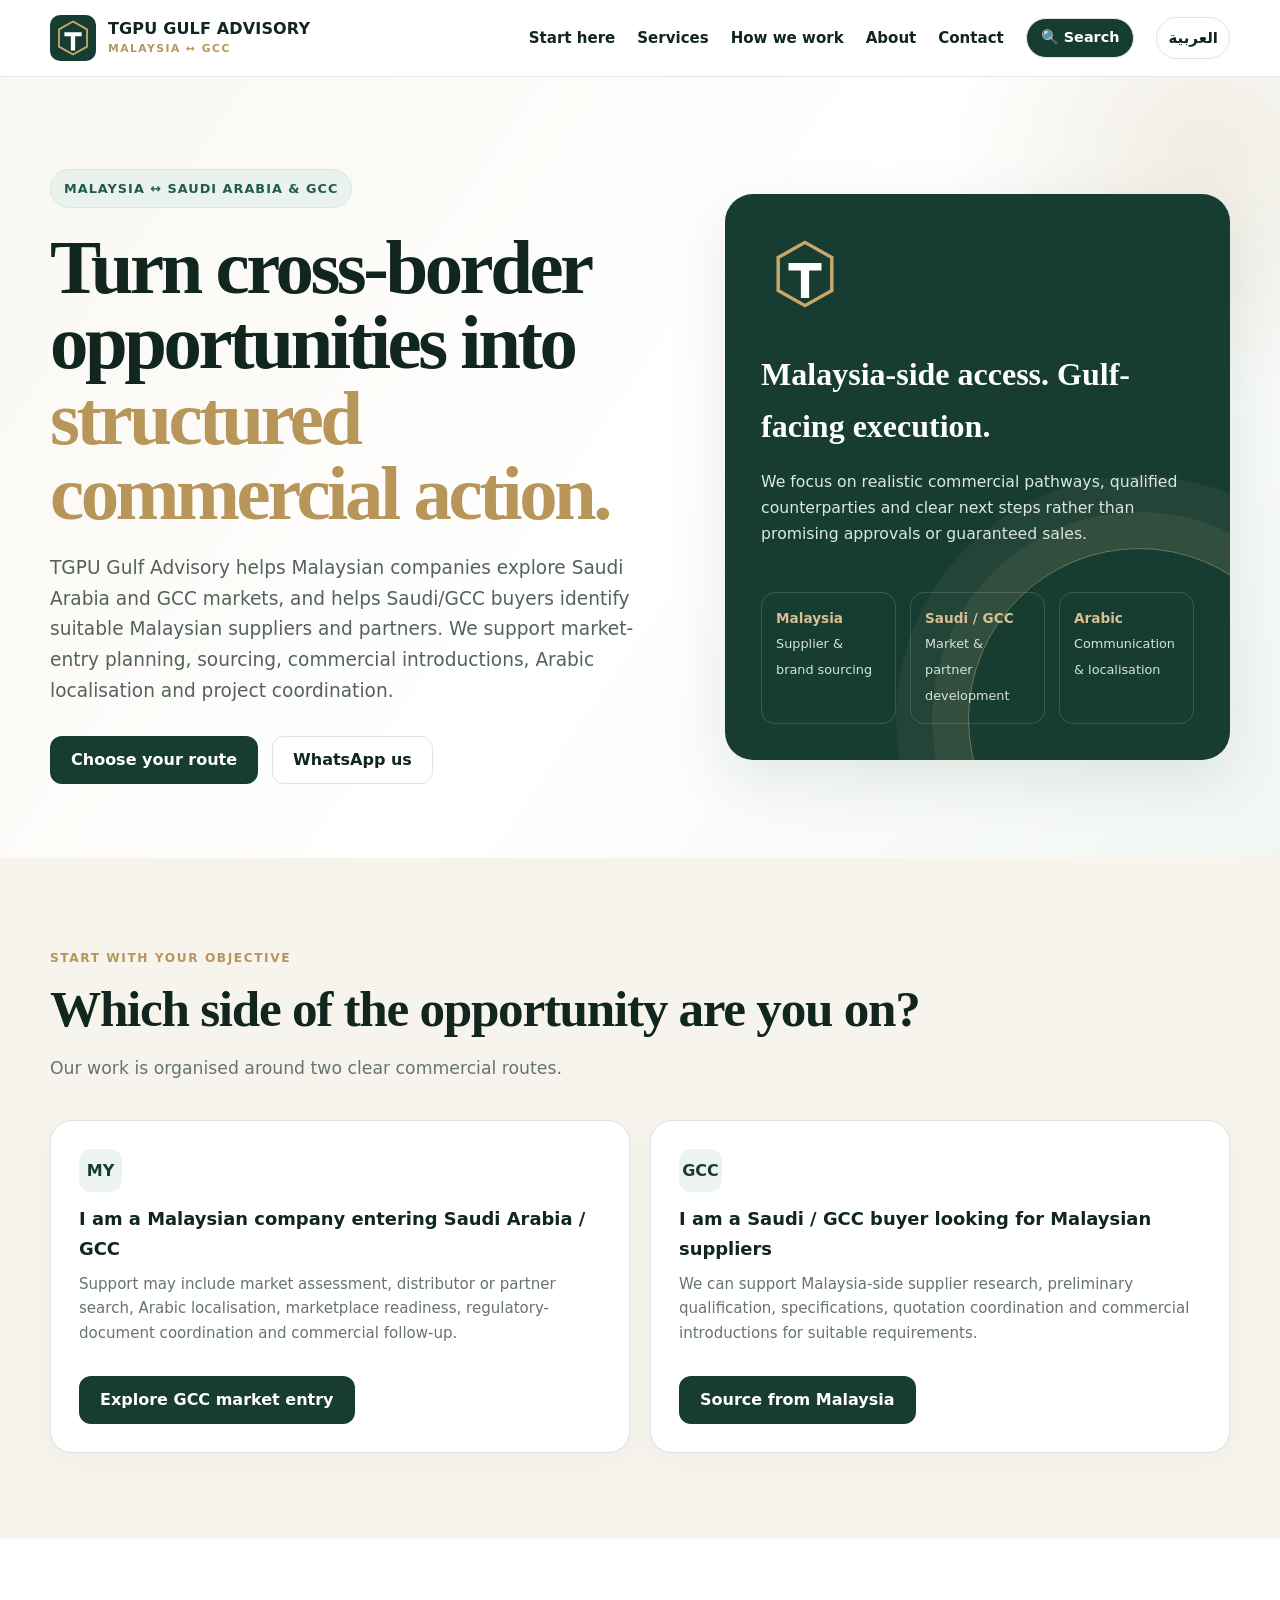
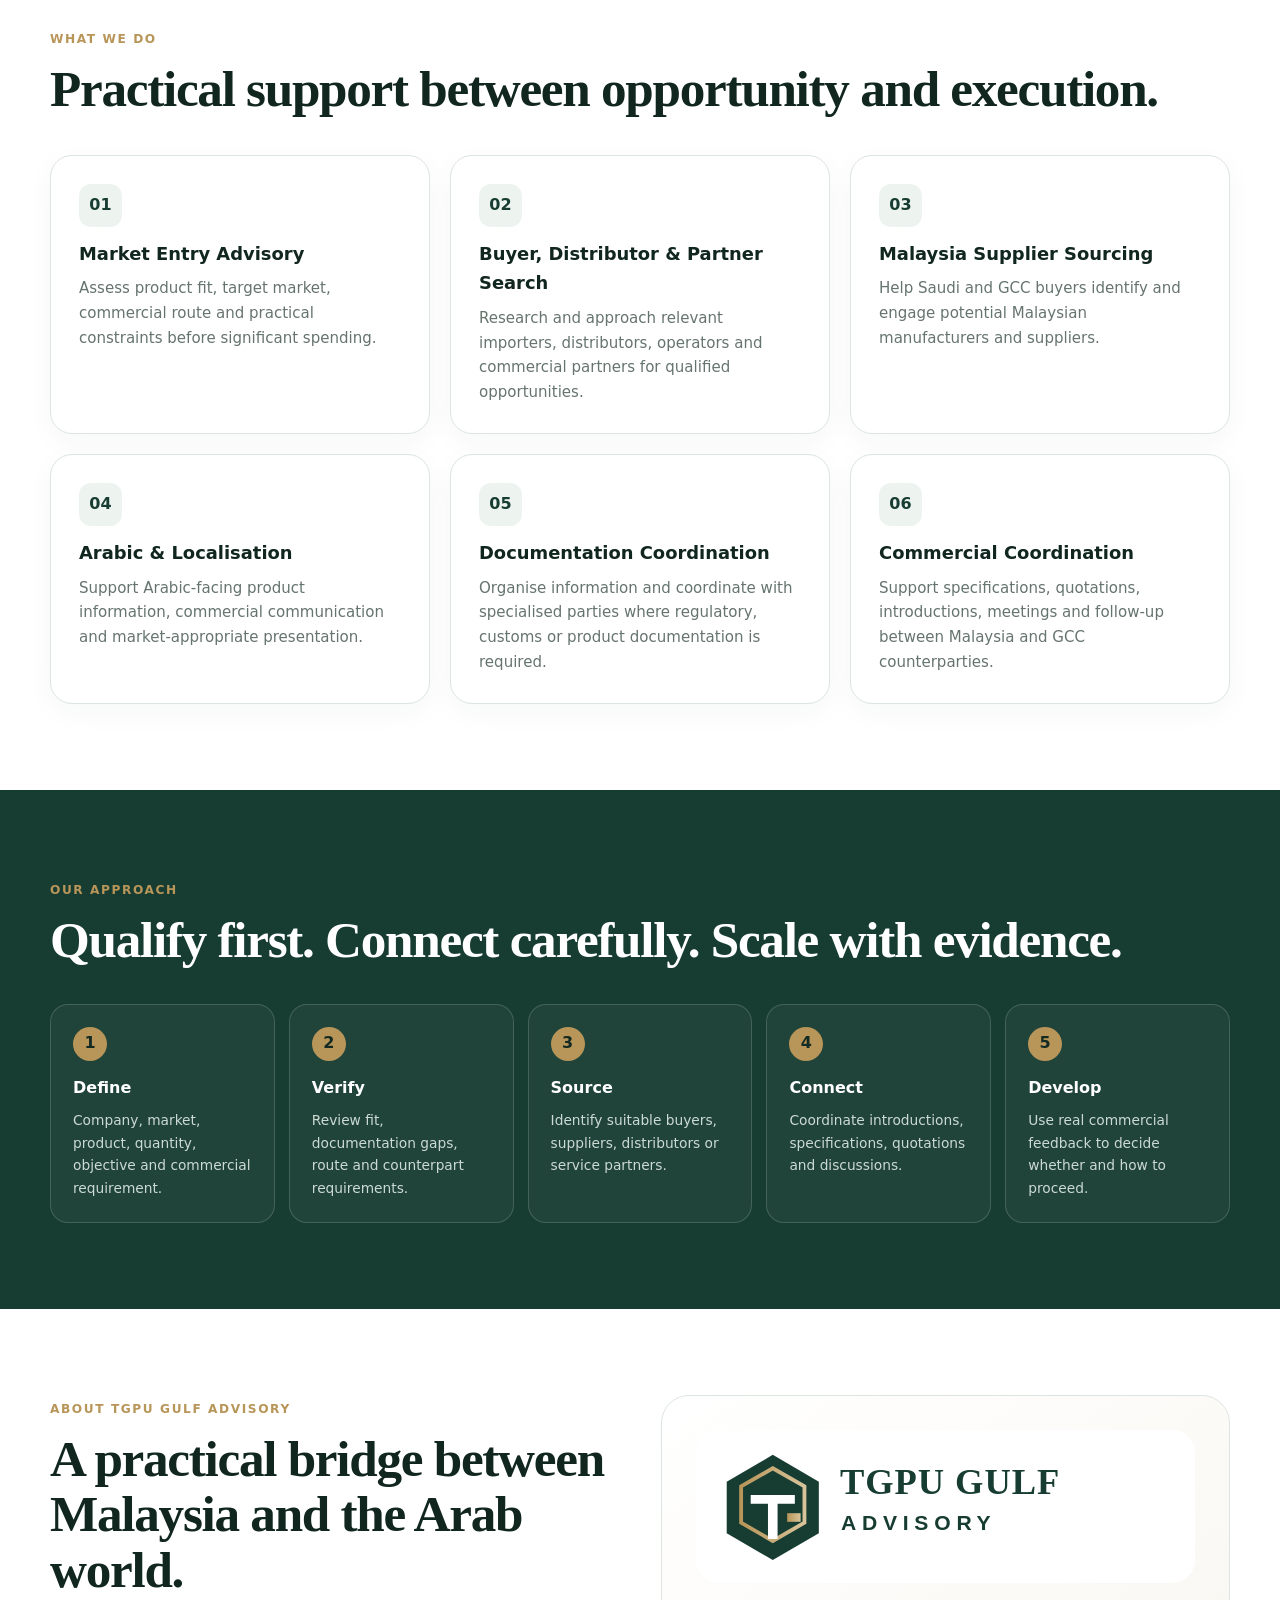
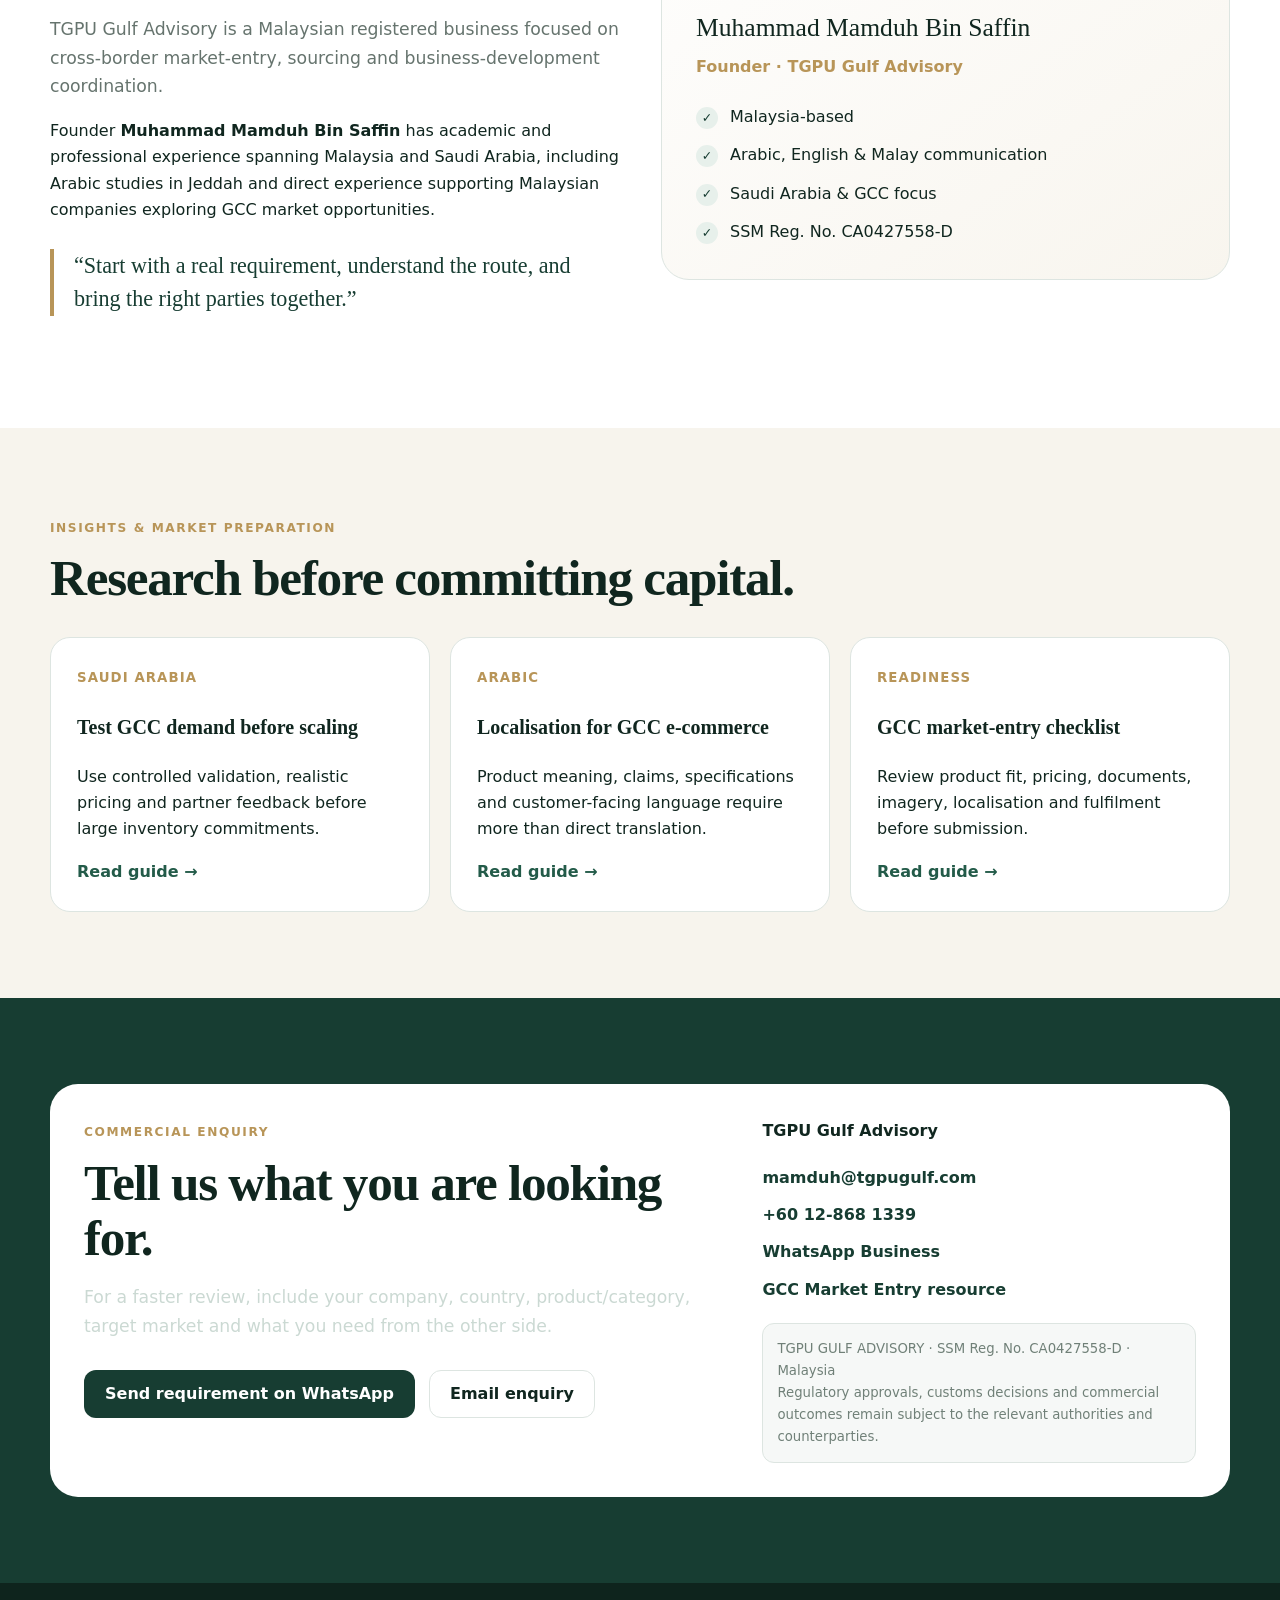
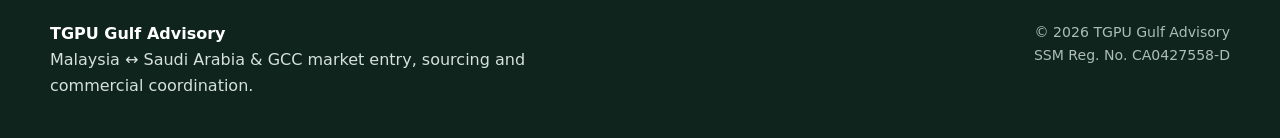
==== index.html @ adad6718 "Make search button visible in site navigation" ====
<!doctype html>
<html lang="en">
<head>
<meta charset="utf-8">
<meta name="viewport" content="width=device-width,initial-scale=1">
<title>TGPU Gulf Advisory | Malaysia ↔ Saudi Arabia & GCC Trade Advisory</title>
<meta name="description" content="TGPU Gulf Advisory supports Malaysia–Saudi Arabia and GCC market entry, distributor and partner search, Malaysia supplier sourcing, Arabic localisation and cross-border commercial coordination.">
<meta name="keywords" content="Saudi market entry consultant Malaysia, find distributor Saudi Arabia Malaysia, GCC market entry Malaysia, source products from Malaysia Saudi Arabia, Malaysia supplier sourcing GCC, Saudi importer Malaysian products, Malaysia Saudi trade consultant">
<link rel="canonical" href="https://tgpugulf.com/">
<link rel="alternate" hreflang="en" href="https://tgpugulf.com/">
<link rel="alternate" hreflang="ar" href="https://tgpugulf.com/ar/">
<link rel="alternate" hreflang="x-default" href="https://tgpugulf.com/">
<meta property="og:type" content="website">
<meta property="og:title" content="TGPU Gulf Advisory | Malaysia ↔ Saudi Arabia & GCC">
<meta property="og:description" content="Market entry, sourcing, commercial introductions and cross-border coordination between Malaysia and Saudi Arabia/GCC.">
<meta property="og:url" content="https://tgpugulf.com/">
<meta property="og:site_name" content="TGPU Gulf Advisory">
<meta property="og:image" content="https://tgpugulf.com/assets/tgpu-gulf-advisory-preview.jpg">
<meta name="twitter:card" content="summary_large_image">
<meta name="theme-color" content="#173d32">
<link rel="icon" href="/assets/favicon.svg" type="image/svg+xml">
<link rel="stylesheet" href="/styles.css">
<script type="application/ld+json">{"@context":"https://schema.org","@type":"ProfessionalService","name":"TGPU Gulf Advisory","url":"https://tgpugulf.com/","email":"mamduh@tgpugulf.com","telephone":"+60128681339","description":"Malaysia-based trade advisory supporting market entry, supplier and buyer sourcing, commercial introductions and coordination between Malaysia and Saudi Arabia/GCC.","areaServed":["Malaysia","Saudi Arabia","United Arab Emirates","Qatar","Oman","Kuwait","Bahrain"],"founder":{"@type":"Person","name":"Muhammad Mamduh Bin Saffin"}}</script>
</head>
<body>
<header class="nav"><div class="container nav-inner"><a class="brand" href="#top" aria-label="TGPU Gulf Advisory home"><img src="/assets/favicon.svg" alt=""><span class="brand-copy">TGPU GULF ADVISORY<small>MALAYSIA ↔ GCC</small></span></a><button class="menu-btn" aria-label="Open navigation">☰</button><nav class="nav-links" aria-label="Primary"><a href="#routes">Start here</a><a href="#services">Services</a><a href="#process">How we work</a><a href="#about">About</a><a href="#contact">Contact</a><button id="site-search-open" class="site-search-open" type="button" aria-label="Search this page">🔍 Search</button><a class="lang" href="/ar/">العربية</a></nav></div></header>
<main id="top">
<section class="hero"><div class="container hero-grid"><div><span class="eyebrow">Malaysia ↔ Saudi Arabia & GCC</span><h1>Turn cross-border opportunities into <span>structured commercial action.</span></h1><p>TGPU Gulf Advisory helps Malaysian companies explore Saudi Arabia and GCC markets, and helps Saudi/GCC buyers identify suitable Malaysian suppliers and partners. We support market-entry planning, sourcing, commercial introductions, Arabic localisation and project coordination.</p><div class="actions"><a class="btn btn-primary" href="#routes">Choose your route</a><a class="btn btn-secondary" href="https://wa.me/60128681339?text=Hi%20TGPU%20Gulf%20Advisory%2C%20I%20would%20like%20to%20discuss%20a%20Malaysia-GCC%20business%20opportunity." target="_blank" rel="noopener">WhatsApp us</a></div></div><aside class="hero-card"><div><img class="mark" src="/assets/favicon.svg" alt="TGPU Gulf Advisory mark"><h3>Malaysia-side access. Gulf-facing execution.</h3><p>We focus on realistic commercial pathways, qualified counterparties and clear next steps rather than promising approvals or guaranteed sales.</p></div><div class="trust-row"><div class="trust-item"><strong>Malaysia</strong><span>Supplier & brand sourcing</span></div><div class="trust-item"><strong>Saudi / GCC</strong><span>Market & partner development</span></div><div class="trust-item"><strong>Arabic</strong><span>Communication & localisation</span></div></div></aside></div></section>

<section id="routes" class="section soft"><div class="container"><span class="kicker">Start with your objective</span><h2>Which side of the opportunity are you on?</h2><p class="lead">Our work is organised around two clear commercial routes.</p><div class="grid-3" style="grid-template-columns:repeat(2,1fr)"><article class="card"><div class="icon">MY</div><h3>I am a Malaysian company entering Saudi Arabia / GCC</h3><p>Support may include market assessment, distributor or partner search, Arabic localisation, marketplace readiness, regulatory-document coordination and commercial follow-up.</p><div class="actions"><a class="btn btn-primary" href="/malaysia-to-saudi-gcc/">Explore GCC market entry</a></div></article><article class="card"><div class="icon">GCC</div><h3>I am a Saudi / GCC buyer looking for Malaysian suppliers</h3><p>We can support Malaysia-side supplier research, preliminary qualification, specifications, quotation coordination and commercial introductions for suitable requirements.</p><div class="actions"><a class="btn btn-primary" href="/source-from-malaysia/">Source from Malaysia</a></div></article></div></div></section>

<section id="services" class="section"><div class="container"><span class="kicker">What we do</span><h2>Practical support between opportunity and execution.</h2><div class="grid-3"><article class="card"><div class="icon">01</div><h3>Market Entry Advisory</h3><p>Assess product fit, target market, commercial route and practical constraints before significant spending.</p></article><article class="card"><div class="icon">02</div><h3>Buyer, Distributor & Partner Search</h3><p>Research and approach relevant importers, distributors, operators and commercial partners for qualified opportunities.</p></article><article class="card"><div class="icon">03</div><h3>Malaysia Supplier Sourcing</h3><p>Help Saudi and GCC buyers identify and engage potential Malaysian manufacturers and suppliers.</p></article><article class="card"><div class="icon">04</div><h3>Arabic & Localisation</h3><p>Support Arabic-facing product information, commercial communication and market-appropriate presentation.</p></article><article class="card"><div class="icon">05</div><h3>Documentation Coordination</h3><p>Organise information and coordinate with specialised parties where regulatory, customs or product documentation is required.</p></article><article class="card"><div class="icon">06</div><h3>Commercial Coordination</h3><p>Support specifications, quotations, introductions, meetings and follow-up between Malaysia and GCC counterparties.</p></article></div></div></section>

<section id="process" class="section dark"><div class="container"><span class="kicker">Our approach</span><h2>Qualify first. Connect carefully. Scale with evidence.</h2><div class="process"><div class="step"><b>1</b><h3>Define</h3><p>Company, market, product, quantity, objective and commercial requirement.</p></div><div class="step"><b>2</b><h3>Verify</h3><p>Review fit, documentation gaps, route and counterpart requirements.</p></div><div class="step"><b>3</b><h3>Source</h3><p>Identify suitable buyers, suppliers, distributors or service partners.</p></div><div class="step"><b>4</b><h3>Connect</h3><p>Coordinate introductions, specifications, quotations and discussions.</p></div><div class="step"><b>5</b><h3>Develop</h3><p>Use real commercial feedback to decide whether and how to proceed.</p></div></div></div></section>

<section id="about" class="section"><div class="container split"><div><span class="kicker">About TGPU Gulf Advisory</span><h2>A practical bridge between Malaysia and the Arab world.</h2><p class="lead">TGPU Gulf Advisory is a Malaysian registered business focused on cross-border market-entry, sourcing and business-development coordination.</p><p>Founder <strong>Muhammad Mamduh Bin Saffin</strong> has academic and professional experience spanning Malaysia and Saudi Arabia, including Arabic studies in Jeddah and direct experience supporting Malaysian companies exploring GCC market opportunities.</p><p class="quote">“Start with a real requirement, understand the route, and bring the right parties together.”</p></div><aside class="founder"><img src="/assets/logo.svg" alt="TGPU Gulf Advisory" style="margin-bottom:24px"><div class="name">Muhammad Mamduh Bin Saffin</div><div class="role">Founder · TGPU Gulf Advisory</div><div class="list"><div class="list-item"><span class="tick">✓</span><span>Malaysia-based</span></div><div class="list-item"><span class="tick">✓</span><span>Arabic, English & Malay communication</span></div><div class="list-item"><span class="tick">✓</span><span>Saudi Arabia & GCC focus</span></div><div class="list-item"><span class="tick">✓</span><span>SSM Reg. No. CA0427558-D</span></div></div></aside></div></section>

<section class="section soft"><div class="container"><span class="kicker">Insights & market preparation</span><h2>Research before committing capital.</h2><div class="insights"><article class="insight"><small>Saudi Arabia</small><h3>Test GCC demand before scaling</h3><p>Use controlled validation, realistic pricing and partner feedback before large inventory commitments.</p><a href="https://gccmarketentry.me/guides/how-to-test-gcc-demand-before-scaling/" target="_blank" rel="noopener">Read guide →</a></article><article class="insight"><small>Arabic</small><h3>Localisation for GCC e-commerce</h3><p>Product meaning, claims, specifications and customer-facing language require more than direct translation.</p><a href="https://gccmarketentry.me/guides/arabic-localisation-for-gcc-ecommerce/" target="_blank" rel="noopener">Read guide →</a></article><article class="insight"><small>Readiness</small><h3>GCC market-entry checklist</h3><p>Review product fit, pricing, documents, imagery, localisation and fulfilment before submission.</p><a href="https://gccmarketentry.me/guides/gcc-market-entry-checklist-malaysian-brands/" target="_blank" rel="noopener">Read guide →</a></article></div></div></section>

<section id="contact" class="section dark"><div class="container"><div class="contact-box"><div><span class="kicker">Commercial enquiry</span><h2>Tell us what you are looking for.</h2><p class="lead">For a faster review, include your company, country, product/category, target market and what you need from the other side.</p><div class="actions"><a class="btn btn-primary" href="https://wa.me/60128681339?text=Hi%20TGPU%20Gulf%20Advisory%2C%0A%0ACompany%3A%20%0ACountry%3A%20%0AProduct%20%2F%20Category%3A%20%0ATarget%20Market%3A%20%0AWhat%20we%20need%3A%20" target="_blank" rel="noopener">Send requirement on WhatsApp</a><a class="btn btn-secondary" href="mailto:mamduh@tgpugulf.com?subject=Commercial%20Enquiry%20-%20TGPU%20Gulf%20Advisory">Email enquiry</a></div></div><div><strong>TGPU Gulf Advisory</strong><div class="contact-links"><a href="mailto:mamduh@tgpugulf.com">mamduh@tgpugulf.com</a><a href="tel:+60128681339">+60 12-868 1339</a><a href="https://wa.me/60128681339" target="_blank" rel="noopener">WhatsApp Business</a><a href="https://gccmarketentry.me/" target="_blank" rel="noopener">GCC Market Entry resource</a></div><div class="notice">TGPU GULF ADVISORY · SSM Reg. No. CA0427558-D · Malaysia<br>Regulatory approvals, customs decisions and commercial outcomes remain subject to the relevant authorities and counterparties.</div></div></div></div></section>
</main>
<footer><div class="container footer-grid"><div class="footer-brand"><strong>TGPU Gulf Advisory</strong><br>Malaysia ↔ Saudi Arabia & GCC market entry, sourcing and commercial coordination.</div><div class="footer-meta">© <span data-year>2026</span> TGPU Gulf Advisory<br>SSM Reg. No. CA0427558-D</div></div></footer>
<script src="/script.js" defer></script>
<script src="/search-v2.js?v=20260920-0358" defer></script>
</body></html>
---- styles.css ----
:root{--ink:#10261f;--green:#173d32;--green-2:#235b49;--gold:#b89558;--gold-2:#d6bf91;--cream:#f7f4ed;--paper:#fff;--muted:#66746e;--line:#dde5e1;--shadow:0 20px 60px rgba(14,46,36,.10);--radius:22px;--max:1180px}*{box-sizing:border-box}html{scroll-behavior:smooth}body{margin:0;font-family:Inter,ui-sans-serif,system-ui,-apple-system,BlinkMacSystemFont,"Segoe UI",sans-serif;color:var(--ink);background:var(--paper);line-height:1.65}a{color:inherit;text-decoration:none}img,svg{max-width:100%;display:block}.container{width:min(var(--max),calc(100% - 40px));margin:auto}.nav{position:sticky;top:0;z-index:30;background:rgba(255,255,255,.94);backdrop-filter:blur(14px);border-bottom:1px solid rgba(221,229,225,.8)}.nav-inner{height:76px;display:flex;align-items:center;justify-content:space-between;gap:20px}.brand{display:flex;align-items:center;gap:12px;font-weight:800;letter-spacing:.01em}.brand img{width:46px;height:46px}.brand-copy{line-height:1.05}.brand-copy small{display:block;color:var(--gold);font-size:.67rem;letter-spacing:.14em;margin-top:5px}.nav-links{display:flex;align-items:center;gap:22px;font-size:.94rem;font-weight:650}.nav-links a:hover{color:var(--green-2)}.lang{padding:8px 11px;border:1px solid var(--line);border-radius:999px}.menu-btn{display:none;background:none;border:0;font-size:1.55rem;color:var(--green);cursor:pointer}.site-search-open{display:inline-flex;align-items:center;gap:7px;min-height:40px;padding:0 13px;border:1px solid var(--line);border-radius:999px;background:#fff;color:var(--green);font:inherit;font-size:.88rem;font-weight:800;cursor:pointer;white-space:nowrap;transition:.2s}.site-search-open:hover{border-color:var(--gold);box-shadow:0 6px 18px rgba(20,54,43,.08)}.site-search-open span{font-size:1.3rem;line-height:1}.hero{position:relative;overflow:hidden;background:linear-gradient(125deg,#f9f7f1 0%,#fff 52%,#f1f6f3 100%);padding:92px 0 74px}.hero:before{content:"";position:absolute;width:520px;height:520px;border-radius:50%;background:radial-gradient(circle,rgba(184,149,88,.15),rgba(184,149,88,0) 67%);right:-180px;top:-180px}.hero-grid{display:grid;grid-template-columns:1.1fr .9fr;gap:58px;align-items:center}.eyebrow{display:inline-flex;gap:8px;align-items:center;color:var(--green-2);background:#eaf2ee;border:1px solid #d8e7e0;border-radius:999px;padding:8px 13px;font-size:.8rem;font-weight:800;letter-spacing:.08em;text-transform:uppercase}.hero h1{font-family:Georgia,"Times New Roman",serif;font-size:clamp(3rem,6vw,5.7rem);line-height:.98;letter-spacing:-.045em;margin:22px 0}.hero h1 span{color:var(--gold)}.hero p{font-size:1.16rem;color:#53635c;max-width:720px}.actions{display:flex;gap:14px;flex-wrap:wrap;margin-top:30px}.btn{display:inline-flex;align-items:center;justify-content:center;min-height:48px;padding:0 20px;border-radius:12px;font-weight:800;border:1px solid transparent;transition:.2s}.btn-primary{background:var(--green);color:#fff}.btn-primary:hover{background:var(--green-2);transform:translateY(-1px)}.btn-secondary{background:#fff;border-color:var(--line)}.btn-secondary:hover{border-color:var(--gold)}.hero-card{position:relative;background:var(--green);color:#fff;padding:36px;border-radius:28px;box-shadow:var(--shadow);min-height:420px;display:flex;flex-direction:column;justify-content:space-between;overflow:hidden}.hero-card:after{content:"";position:absolute;inset:auto -80px -130px auto;width:340px;height:340px;border:1px solid rgba(214,191,145,.45);border-radius:50%;box-shadow:0 0 0 36px rgba(214,191,145,.08),0 0 0 72px rgba(214,191,145,.06)}.hero-card .mark{width:88px;position:relative;z-index:2}.hero-card h3{font-family:Georgia,serif;font-size:2rem;margin:30px 0 10px;max-width:420px}.hero-card p{color:#dce8e2;font-size:.98rem}.trust-row{display:grid;grid-template-columns:repeat(3,1fr);gap:14px;margin-top:30px;position:relative;z-index:2}.trust-item{padding:14px;border:1px solid rgba(255,255,255,.15);border-radius:14px}.trust-item strong{display:block;color:var(--gold-2);font-size:.85rem}.trust-item span{font-size:.8rem;color:#d7e2dd}.section{padding:86px 0}.section.soft{background:var(--cream)}.section.dark{background:var(--green);color:#fff}.kicker{color:var(--gold);text-transform:uppercase;letter-spacing:.13em;font-size:.76rem;font-weight:900}.section h2{font-family:Georgia,"Times New Roman",serif;font-size:clamp(2.15rem,4vw,3.65rem);line-height:1.08;margin:10px 0 18px;letter-spacing:-.025em}.lead{font-size:1.08rem;color:var(--muted);max-width:760px}.dark .lead{color:#cbd9d3}.grid-3{display:grid;grid-template-columns:repeat(3,1fr);gap:20px;margin-top:38px}.card{background:#fff;border:1px solid var(--line);border-radius:var(--radius);padding:28px;box-shadow:0 8px 28px rgba(20,54,43,.04)}.card h3{margin:12px 0 8px;font-size:1.12rem}.card p{color:var(--muted);font-size:.94rem;margin:0}.icon{width:43px;height:43px;border-radius:12px;background:#edf4f0;display:grid;place-items:center;color:var(--green);font-weight:900}.process{display:grid;grid-template-columns:repeat(5,1fr);gap:14px;margin-top:36px}.step{border:1px solid rgba(255,255,255,.16);border-radius:18px;padding:22px;background:rgba(255,255,255,.04)}.step b{display:inline-grid;place-items:center;width:34px;height:34px;border-radius:50%;background:var(--gold);color:#142b23;margin-bottom:14px}.step h3{margin:0 0 8px;font-size:1rem}.step p{margin:0;color:#ccdad4;font-size:.86rem}.split{display:grid;grid-template-columns:1fr 1fr;gap:42px;align-items:start}.list{display:grid;gap:12px;margin-top:24px}.list-item{display:flex;gap:12px;align-items:flex-start}.tick{width:22px;height:22px;flex:0 0 22px;border-radius:50%;background:#e7f0eb;color:var(--green);display:grid;place-items:center;font-size:.78rem;font-weight:900;margin-top:3px}.market-tags{display:flex;gap:10px;flex-wrap:wrap;margin-top:20px}.tag{padding:9px 13px;border-radius:999px;border:1px solid var(--line);background:#fff;font-size:.86rem;font-weight:700}.founder{background:linear-gradient(145deg,#fff,#f8f5ee);border:1px solid var(--line);border-radius:28px;padding:34px}.founder .name{font-family:Georgia,serif;font-size:1.6rem;margin-bottom:4px}.founder .role{color:var(--gold);font-weight:800}.quote{font-family:Georgia,serif;font-size:1.38rem;line-height:1.5;color:var(--green);border-left:4px solid var(--gold);padding-left:20px;margin:26px 0}.contact-box{display:grid;grid-template-columns:1.2fr .8fr;gap:28px;background:#fff;border-radius:28px;padding:34px;color:var(--ink)}.contact-links{display:grid;gap:11px;margin-top:20px}.contact-links a{display:flex;gap:10px;align-items:center;color:var(--green);font-weight:750}.notice{font-size:.83rem;color:#708078;background:#f6f8f7;border:1px solid var(--line);padding:14px;border-radius:12px;margin-top:20px}.insights{display:grid;grid-template-columns:repeat(3,1fr);gap:20px;margin-top:32px}.insight{padding:26px;border-radius:20px;border:1px solid var(--line);background:#fff}.insight small{color:var(--gold);font-weight:800;text-transform:uppercase;letter-spacing:.08em}.insight h3{font-family:Georgia,serif;font-size:1.25rem}.insight a{font-weight:800;color:var(--green-2)}footer{padding:38px 0;background:#0e241d;color:#d6e0dc}.footer-grid{display:flex;justify-content:space-between;gap:30px;align-items:flex-start}.footer-brand{max-width:520px}.footer-brand strong{color:#fff}.footer-meta{text-align:right;font-size:.88rem;color:#aebdb7}.rtl{direction:rtl;text-align:right}.rtl .hero-card:after{right:auto;left:-80px}.rtl .list-item{flex-direction:row}.rtl .quote{border-left:0;border-right:4px solid var(--gold);padding-left:0;padding-right:20px}.rtl .footer-meta{text-align:left}
.site-search-panel[hidden]{display:none}.site-search-panel{position:fixed;inset:0;z-index:1000;background:rgba(9,29,23,.62);backdrop-filter:blur(7px);display:flex;align-items:flex-start;justify-content:center;padding:92px 20px 24px}.site-search-dialog{width:min(760px,100%);background:#fff;border:1px solid var(--line);border-radius:24px;padding:24px;box-shadow:0 30px 90px rgba(5,28,20,.25)}.site-search-top{display:flex;justify-content:space-between;align-items:flex-start;gap:20px}.site-search-top h2{font-family:Georgia,"Times New Roman",serif;font-size:2rem;line-height:1.1;margin:4px 0 18px}.site-search-kicker{color:var(--gold);font-size:.72rem;font-weight:900;letter-spacing:.12em}.site-search-close{width:42px;height:42px;border:1px solid var(--line);border-radius:50%;background:#fff;color:var(--green);font-size:1.65rem;line-height:1;cursor:pointer}.site-search-form{display:flex;align-items:center;gap:11px;border:2px solid var(--green);border-radius:15px;padding:0 14px;background:#fff}.site-search-icon{font-size:1.5rem;color:var(--green)}#site-search-input{width:100%;height:54px;border:0;outline:0;background:transparent;color:var(--ink);font:inherit;font-size:1rem}#site-search-input::placeholder{color:#89958f}.site-search-controls{display:flex;justify-content:space-between;align-items:center;gap:14px;margin-top:16px}.site-search-status{color:var(--muted);font-size:.9rem}.site-search-nav{display:flex;gap:8px}.site-search-nav button{border:1px solid var(--line);background:#f8faf9;color:var(--green);border-radius:10px;padding:9px 12px;font:inherit;font-size:.82rem;font-weight:800;cursor:pointer}.site-search-nav button:disabled{opacity:.42;cursor:default}.site-search-hit{background:#ffe6a7;color:#17231e;padding:1px 2px;border-radius:3px;box-shadow:0 0 0 1px rgba(184,149,88,.25)}.site-search-hit.active{background:#f0b84b;box-shadow:0 0 0 3px rgba(240,184,75,.28)}body.site-search-opened{overflow:hidden}.rtl .site-search-dialog{text-align:right}
@media(max-width:1080px){.nav-links{gap:15px;font-size:.9rem}.site-search-open b{display:none}.site-search-open{width:40px;padding:0;justify-content:center}}
@media(max-width:900px){.nav-inner{justify-content:flex-start}.brand{margin-right:auto}.rtl .brand{margin-right:0;margin-left:auto}.nav-links{display:none;position:absolute;left:20px;right:20px;top:74px;background:#fff;border:1px solid var(--line);padding:18px;border-radius:16px;box-shadow:var(--shadow);flex-direction:column;align-items:stretch}.nav-links.open{display:flex}.menu-btn{display:block}.site-search-open{display:inline-flex;width:auto;min-width:42px;padding:0 12px}.site-search-open b{display:inline}.hero-grid,.split,.contact-box{grid-template-columns:1fr}.hero{padding-top:62px}.grid-3,.insights{grid-template-columns:1fr 1fr}.process{grid-template-columns:1fr 1fr}.hero-card{min-height:360px}.footer-grid{flex-direction:column}.footer-meta{text-align:left}.rtl .footer-meta{text-align:right}}
@media(max-width:620px){.container{width:min(var(--max),calc(100% - 28px))}.nav-inner{height:68px;gap:8px}.brand-copy{font-size:.88rem}.brand-copy small{font-size:.55rem}.brand img{width:40px;height:40px}.site-search-open{padding:0 10px;min-height:38px}.site-search-open b{display:none}.hero h1{font-size:3.2rem}.grid-3,.insights,.process{grid-template-columns:1fr}.section{padding:66px 0}.hero-card{padding:26px}.trust-row{grid-template-columns:1fr}.actions .btn{width:100%}.contact-box{padding:24px}.footer-meta{text-align:left}.rtl .footer-meta{text-align:right}.site-search-panel{padding:76px 12px 18px}.site-search-dialog{border-radius:18px;padding:18px}.site-search-top h2{font-size:1.55rem}.site-search-controls{align-items:flex-start;flex-direction:column}.site-search-nav{width:100%}.site-search-nav button{flex:1}.site-search-status{font-size:.84rem}}
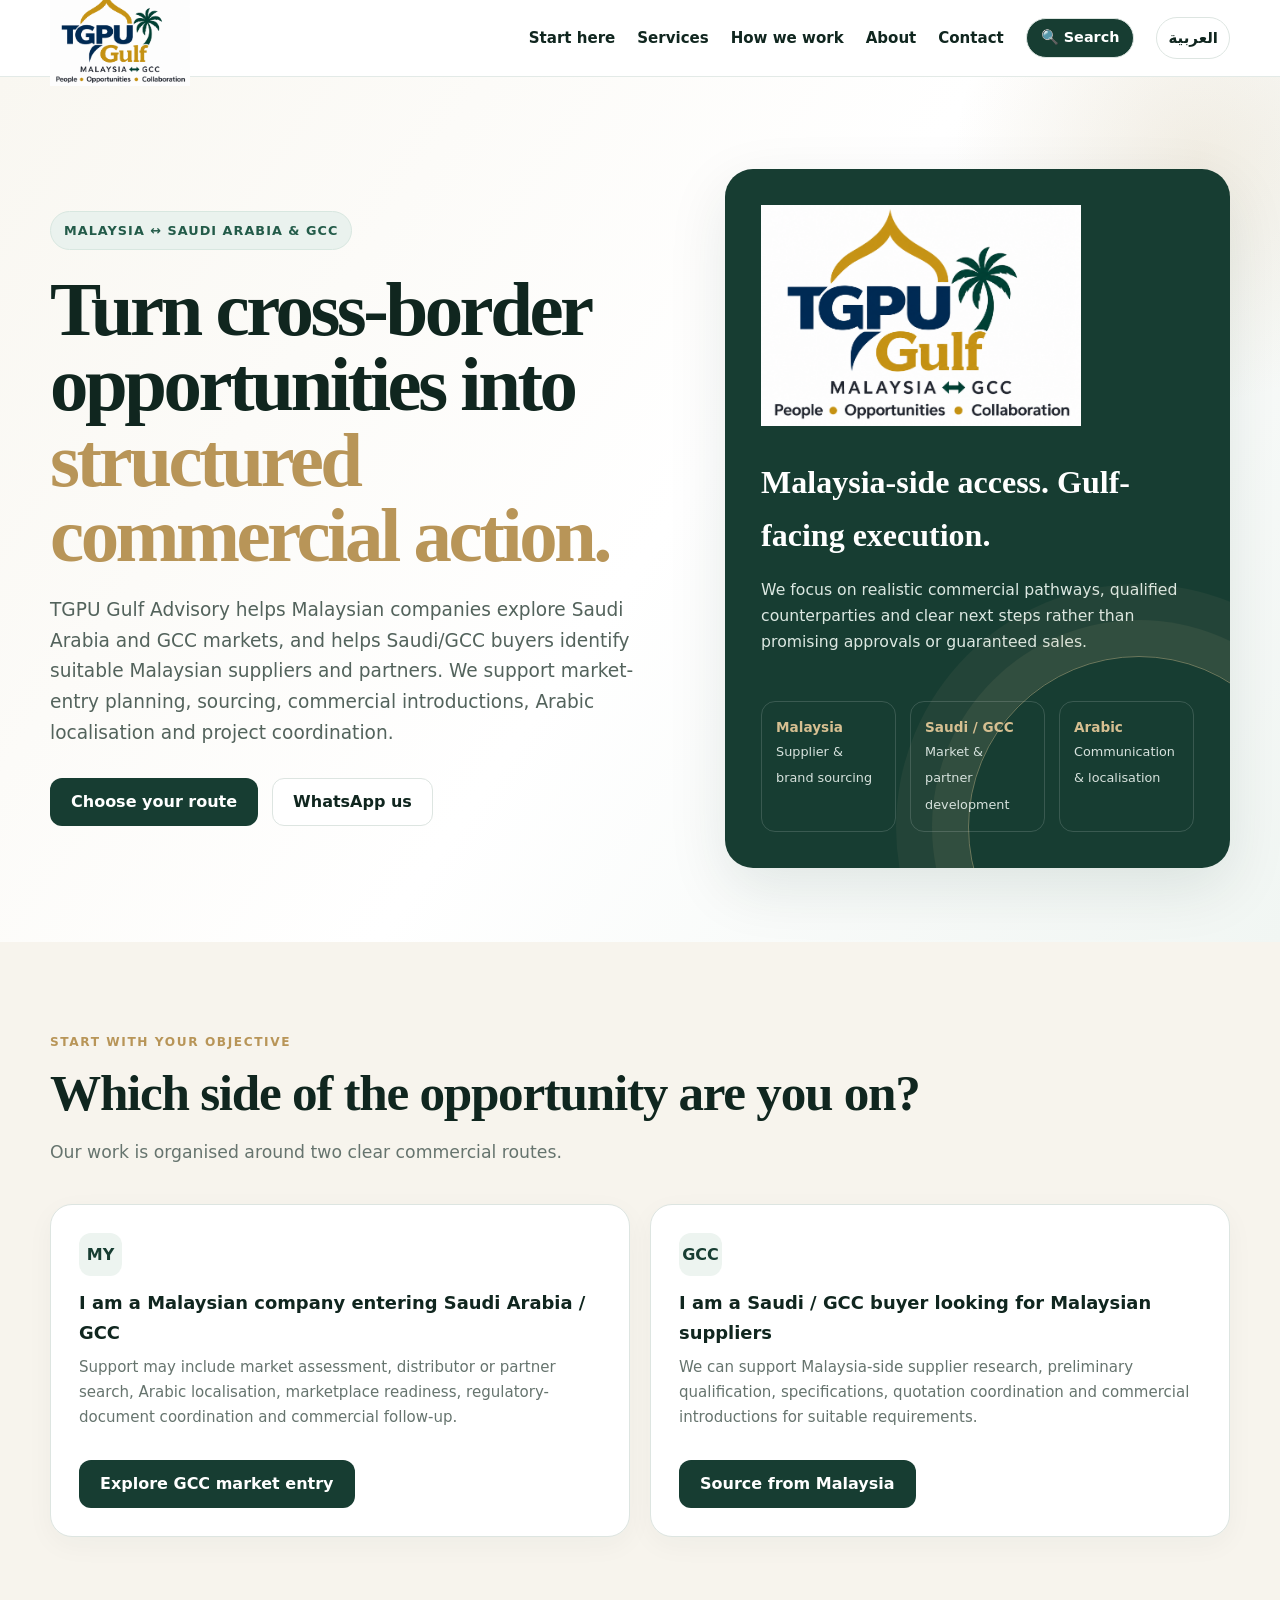
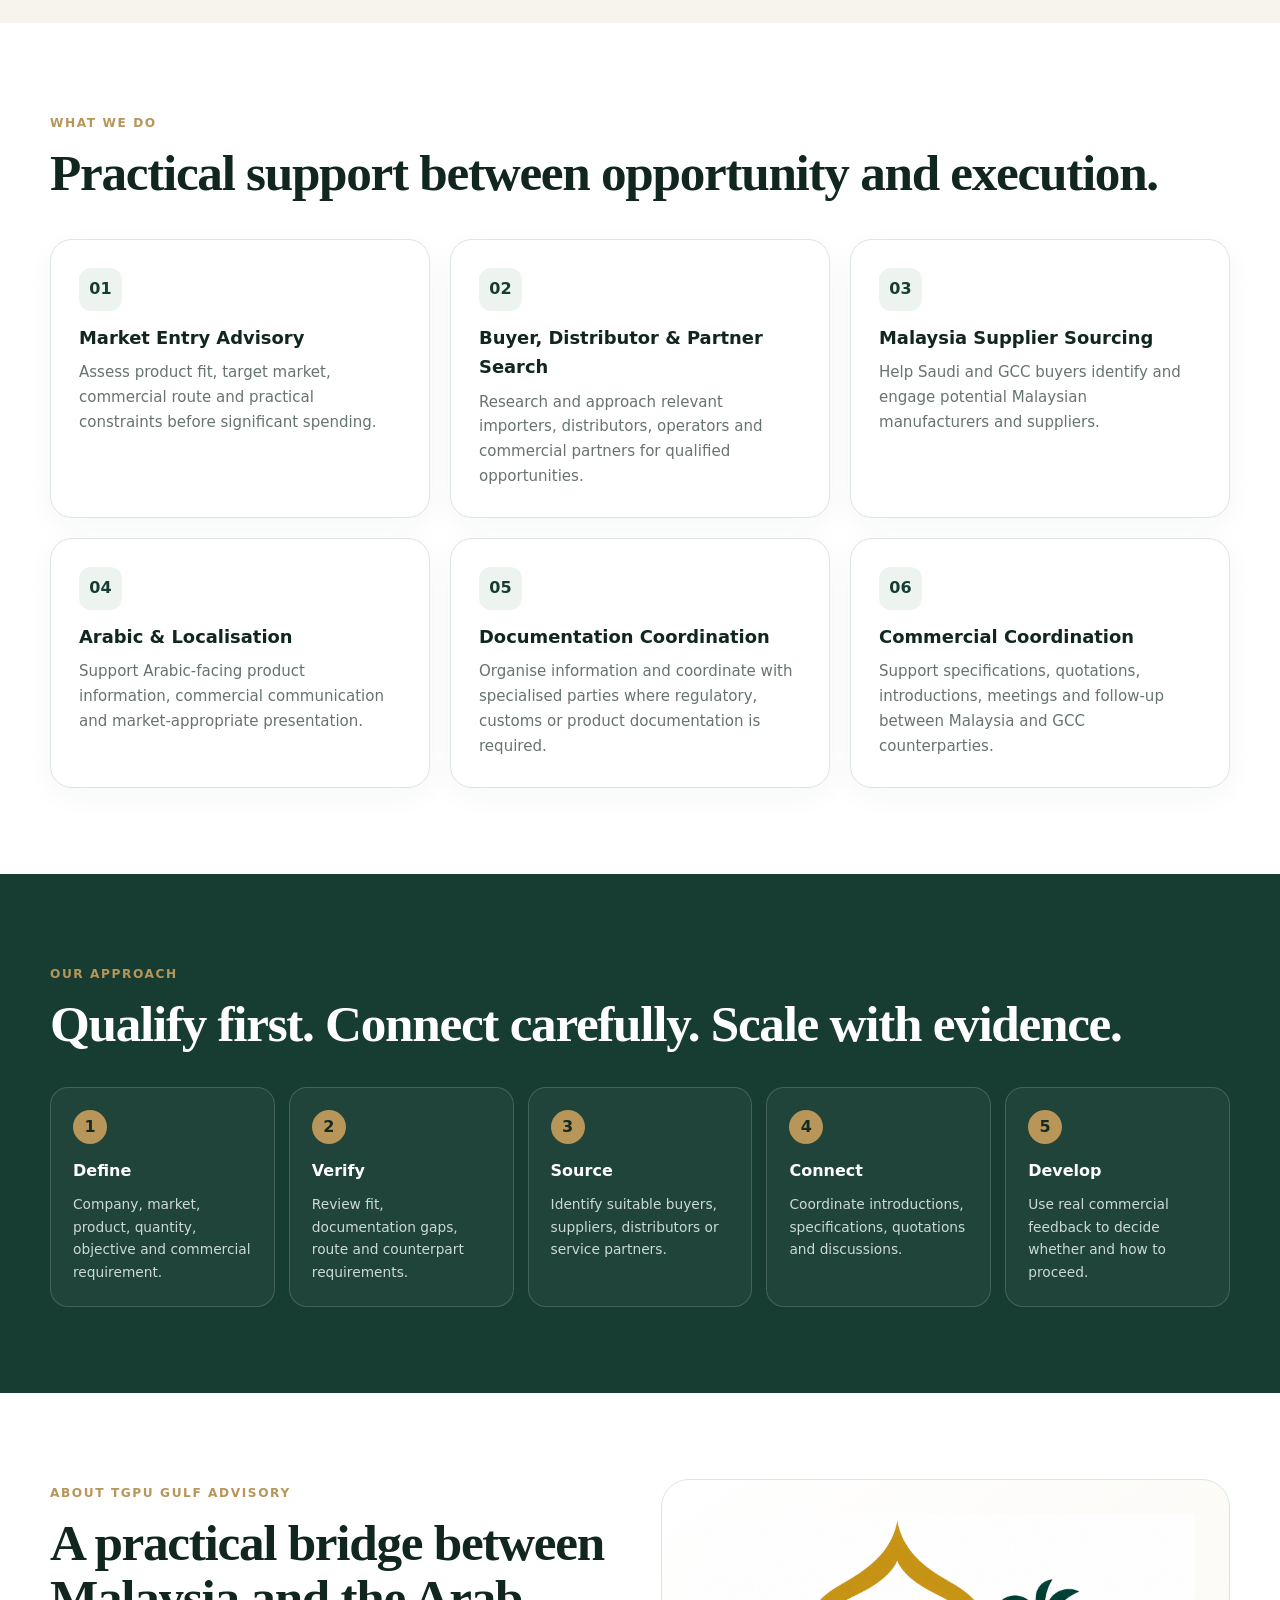
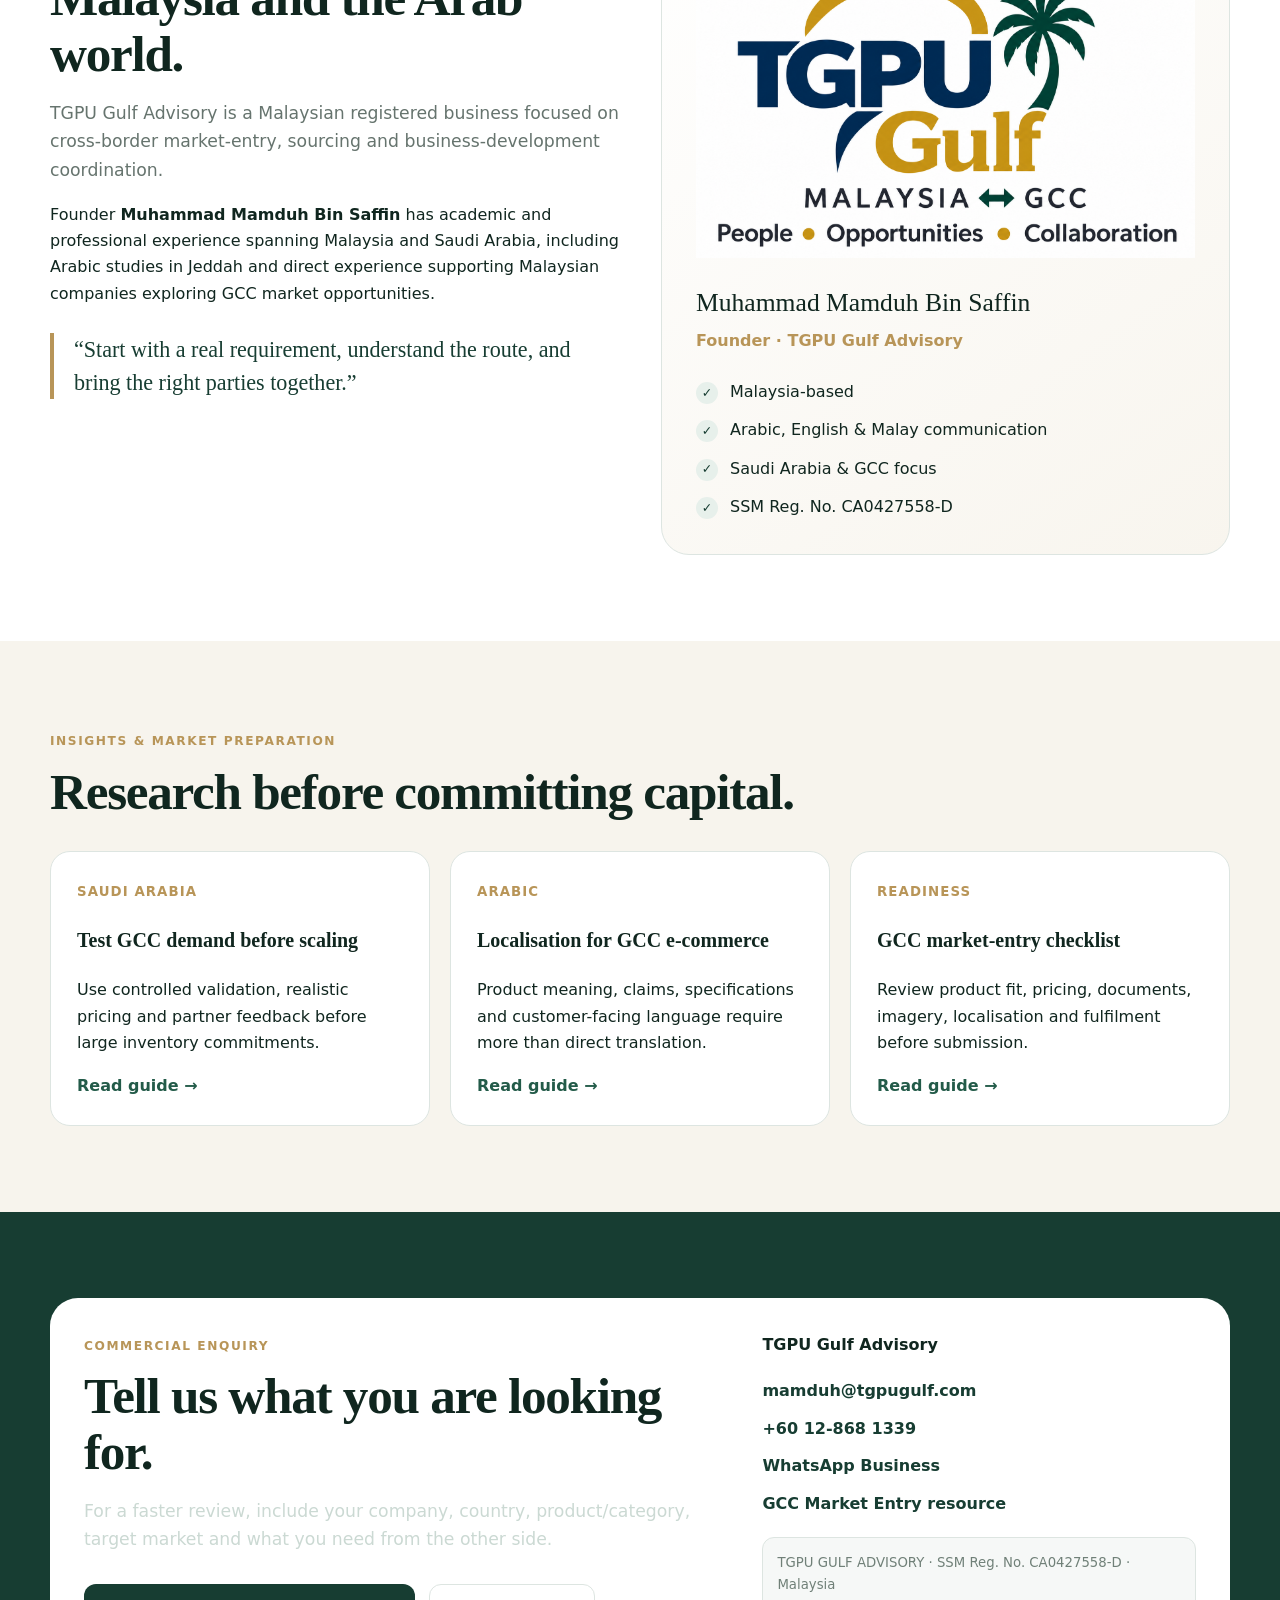
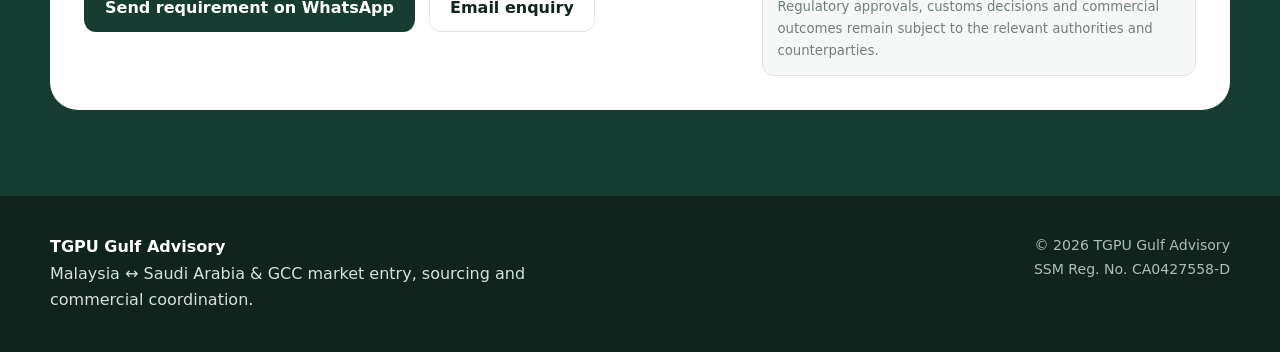
==== commit f1da88af: "Use approved polished logo artwork across website branding" ====
--- a/index.html
+++ b/index.html
@@ -18,14 +18,14 @@
 <meta property="og:image" content="https://tgpugulf.com/assets/tgpu-gulf-advisory-preview.jpg">
 <meta name="twitter:card" content="summary_large_image">
 <meta name="theme-color" content="#173d32">
-<link rel="icon" href="/assets/favicon.svg" type="image/svg+xml">
+<link rel="icon" href="/assets/tgpu-gulf-approved.png" type="image/png">
 <link rel="stylesheet" href="/styles.css">
 <script type="application/ld+json">{"@context":"https://schema.org","@type":"ProfessionalService","name":"TGPU Gulf Advisory","url":"https://tgpugulf.com/","email":"mamduh@tgpugulf.com","telephone":"+60128681339","description":"Malaysia-based trade advisory supporting market entry, supplier and buyer sourcing, commercial introductions and coordination between Malaysia and Saudi Arabia/GCC.","areaServed":["Malaysia","Saudi Arabia","United Arab Emirates","Qatar","Oman","Kuwait","Bahrain"],"founder":{"@type":"Person","name":"Muhammad Mamduh Bin Saffin"}}</script>
 </head>
 <body>
-<header class="nav"><div class="container nav-inner"><a class="brand" href="#top" aria-label="TGPU Gulf Advisory home"><img src="/assets/favicon.svg" alt=""><span class="brand-copy">TGPU GULF ADVISORY<small>MALAYSIA ↔ GCC</small></span></a><button class="menu-btn" aria-label="Open navigation">☰</button><nav class="nav-links" aria-label="Primary"><a href="#routes">Start here</a><a href="#services">Services</a><a href="#process">How we work</a><a href="#about">About</a><a href="#contact">Contact</a><button id="site-search-open" class="site-search-open" type="button" aria-label="Search this page">🔍 Search</button><a class="lang" href="/ar/">العربية</a></nav></div></header>
+<header class="nav"><div class="container nav-inner"><a class="brand" href="#top" aria-label="TGPU Gulf Advisory home"><img src="/assets/tgpu-gulf-approved.png" alt="TGPU Gulf — Malaysia ↔ GCC"><span class="brand-copy">TGPU GULF ADVISORY<small>MALAYSIA ↔ GCC</small></span></a><button class="menu-btn" aria-label="Open navigation">☰</button><nav class="nav-links" aria-label="Primary"><a href="#routes">Start here</a><a href="#services">Services</a><a href="#process">How we work</a><a href="#about">About</a><a href="#contact">Contact</a><button id="site-search-open" class="site-search-open" type="button" aria-label="Search this page">🔍 Search</button><a class="lang" href="/ar/">العربية</a></nav></div></header>
 <main id="top">
-<section class="hero"><div class="container hero-grid"><div><span class="eyebrow">Malaysia ↔ Saudi Arabia & GCC</span><h1>Turn cross-border opportunities into <span>structured commercial action.</span></h1><p>TGPU Gulf Advisory helps Malaysian companies explore Saudi Arabia and GCC markets, and helps Saudi/GCC buyers identify suitable Malaysian suppliers and partners. We support market-entry planning, sourcing, commercial introductions, Arabic localisation and project coordination.</p><div class="actions"><a class="btn btn-primary" href="#routes">Choose your route</a><a class="btn btn-secondary" href="https://wa.me/60128681339?text=Hi%20TGPU%20Gulf%20Advisory%2C%20I%20would%20like%20to%20discuss%20a%20Malaysia-GCC%20business%20opportunity." target="_blank" rel="noopener">WhatsApp us</a></div></div><aside class="hero-card"><div><img class="mark" src="/assets/favicon.svg" alt="TGPU Gulf Advisory mark"><h3>Malaysia-side access. Gulf-facing execution.</h3><p>We focus on realistic commercial pathways, qualified counterparties and clear next steps rather than promising approvals or guaranteed sales.</p></div><div class="trust-row"><div class="trust-item"><strong>Malaysia</strong><span>Supplier & brand sourcing</span></div><div class="trust-item"><strong>Saudi / GCC</strong><span>Market & partner development</span></div><div class="trust-item"><strong>Arabic</strong><span>Communication & localisation</span></div></div></aside></div></section>
+<section class="hero"><div class="container hero-grid"><div><span class="eyebrow">Malaysia ↔ Saudi Arabia & GCC</span><h1>Turn cross-border opportunities into <span>structured commercial action.</span></h1><p>TGPU Gulf Advisory helps Malaysian companies explore Saudi Arabia and GCC markets, and helps Saudi/GCC buyers identify suitable Malaysian suppliers and partners. We support market-entry planning, sourcing, commercial introductions, Arabic localisation and project coordination.</p><div class="actions"><a class="btn btn-primary" href="#routes">Choose your route</a><a class="btn btn-secondary" href="https://wa.me/60128681339?text=Hi%20TGPU%20Gulf%20Advisory%2C%20I%20would%20like%20to%20discuss%20a%20Malaysia-GCC%20business%20opportunity." target="_blank" rel="noopener">WhatsApp us</a></div></div><aside class="hero-card"><div><img class="mark" src="/assets/tgpu-gulf-approved.png" alt="TGPU Gulf Advisory mark"><h3>Malaysia-side access. Gulf-facing execution.</h3><p>We focus on realistic commercial pathways, qualified counterparties and clear next steps rather than promising approvals or guaranteed sales.</p></div><div class="trust-row"><div class="trust-item"><strong>Malaysia</strong><span>Supplier & brand sourcing</span></div><div class="trust-item"><strong>Saudi / GCC</strong><span>Market & partner development</span></div><div class="trust-item"><strong>Arabic</strong><span>Communication & localisation</span></div></div></aside></div></section>
 
 <section id="routes" class="section soft"><div class="container"><span class="kicker">Start with your objective</span><h2>Which side of the opportunity are you on?</h2><p class="lead">Our work is organised around two clear commercial routes.</p><div class="grid-3" style="grid-template-columns:repeat(2,1fr)"><article class="card"><div class="icon">MY</div><h3>I am a Malaysian company entering Saudi Arabia / GCC</h3><p>Support may include market assessment, distributor or partner search, Arabic localisation, marketplace readiness, regulatory-document coordination and commercial follow-up.</p><div class="actions"><a class="btn btn-primary" href="/malaysia-to-saudi-gcc/">Explore GCC market entry</a></div></article><article class="card"><div class="icon">GCC</div><h3>I am a Saudi / GCC buyer looking for Malaysian suppliers</h3><p>We can support Malaysia-side supplier research, preliminary qualification, specifications, quotation coordination and commercial introductions for suitable requirements.</p><div class="actions"><a class="btn btn-primary" href="/source-from-malaysia/">Source from Malaysia</a></div></article></div></div></section>
 
@@ -33,7 +33,7 @@
 
 <section id="process" class="section dark"><div class="container"><span class="kicker">Our approach</span><h2>Qualify first. Connect carefully. Scale with evidence.</h2><div class="process"><div class="step"><b>1</b><h3>Define</h3><p>Company, market, product, quantity, objective and commercial requirement.</p></div><div class="step"><b>2</b><h3>Verify</h3><p>Review fit, documentation gaps, route and counterpart requirements.</p></div><div class="step"><b>3</b><h3>Source</h3><p>Identify suitable buyers, suppliers, distributors or service partners.</p></div><div class="step"><b>4</b><h3>Connect</h3><p>Coordinate introductions, specifications, quotations and discussions.</p></div><div class="step"><b>5</b><h3>Develop</h3><p>Use real commercial feedback to decide whether and how to proceed.</p></div></div></div></section>
 
-<section id="about" class="section"><div class="container split"><div><span class="kicker">About TGPU Gulf Advisory</span><h2>A practical bridge between Malaysia and the Arab world.</h2><p class="lead">TGPU Gulf Advisory is a Malaysian registered business focused on cross-border market-entry, sourcing and business-development coordination.</p><p>Founder <strong>Muhammad Mamduh Bin Saffin</strong> has academic and professional experience spanning Malaysia and Saudi Arabia, including Arabic studies in Jeddah and direct experience supporting Malaysian companies exploring GCC market opportunities.</p><p class="quote">“Start with a real requirement, understand the route, and bring the right parties together.”</p></div><aside class="founder"><img src="/assets/logo.svg" alt="TGPU Gulf Advisory" style="margin-bottom:24px"><div class="name">Muhammad Mamduh Bin Saffin</div><div class="role">Founder · TGPU Gulf Advisory</div><div class="list"><div class="list-item"><span class="tick">✓</span><span>Malaysia-based</span></div><div class="list-item"><span class="tick">✓</span><span>Arabic, English & Malay communication</span></div><div class="list-item"><span class="tick">✓</span><span>Saudi Arabia & GCC focus</span></div><div class="list-item"><span class="tick">✓</span><span>SSM Reg. No. CA0427558-D</span></div></div></aside></div></section>
+<section id="about" class="section"><div class="container split"><div><span class="kicker">About TGPU Gulf Advisory</span><h2>A practical bridge between Malaysia and the Arab world.</h2><p class="lead">TGPU Gulf Advisory is a Malaysian registered business focused on cross-border market-entry, sourcing and business-development coordination.</p><p>Founder <strong>Muhammad Mamduh Bin Saffin</strong> has academic and professional experience spanning Malaysia and Saudi Arabia, including Arabic studies in Jeddah and direct experience supporting Malaysian companies exploring GCC market opportunities.</p><p class="quote">“Start with a real requirement, understand the route, and bring the right parties together.”</p></div><aside class="founder"><img src="/assets/tgpu-gulf-approved.png" alt="TGPU Gulf Advisory" style="margin-bottom:24px"><div class="name">Muhammad Mamduh Bin Saffin</div><div class="role">Founder · TGPU Gulf Advisory</div><div class="list"><div class="list-item"><span class="tick">✓</span><span>Malaysia-based</span></div><div class="list-item"><span class="tick">✓</span><span>Arabic, English & Malay communication</span></div><div class="list-item"><span class="tick">✓</span><span>Saudi Arabia & GCC focus</span></div><div class="list-item"><span class="tick">✓</span><span>SSM Reg. No. CA0427558-D</span></div></div></aside></div></section>
 
 <section class="section soft"><div class="container"><span class="kicker">Insights & market preparation</span><h2>Research before committing capital.</h2><div class="insights"><article class="insight"><small>Saudi Arabia</small><h3>Test GCC demand before scaling</h3><p>Use controlled validation, realistic pricing and partner feedback before large inventory commitments.</p><a href="https://gccmarketentry.me/guides/how-to-test-gcc-demand-before-scaling/" target="_blank" rel="noopener">Read guide →</a></article><article class="insight"><small>Arabic</small><h3>Localisation for GCC e-commerce</h3><p>Product meaning, claims, specifications and customer-facing language require more than direct translation.</p><a href="https://gccmarketentry.me/guides/arabic-localisation-for-gcc-ecommerce/" target="_blank" rel="noopener">Read guide →</a></article><article class="insight"><small>Readiness</small><h3>GCC market-entry checklist</h3><p>Review product fit, pricing, documents, imagery, localisation and fulfilment before submission.</p><a href="https://gccmarketentry.me/guides/gcc-market-entry-checklist-malaysian-brands/" target="_blank" rel="noopener">Read guide →</a></article></div></div></section>
 
--- a/styles.css
+++ b/styles.css
@@ -3,3 +3,6 @@
 @media(max-width:1080px){.nav-links{gap:15px;font-size:.9rem}.site-search-open b{display:none}.site-search-open{width:40px;padding:0;justify-content:center}}
 @media(max-width:900px){.nav-inner{justify-content:flex-start}.brand{margin-right:auto}.rtl .brand{margin-right:0;margin-left:auto}.nav-links{display:none;position:absolute;left:20px;right:20px;top:74px;background:#fff;border:1px solid var(--line);padding:18px;border-radius:16px;box-shadow:var(--shadow);flex-direction:column;align-items:stretch}.nav-links.open{display:flex}.menu-btn{display:block}.site-search-open{display:inline-flex;width:auto;min-width:42px;padding:0 12px}.site-search-open b{display:inline}.hero-grid,.split,.contact-box{grid-template-columns:1fr}.hero{padding-top:62px}.grid-3,.insights{grid-template-columns:1fr 1fr}.process{grid-template-columns:1fr 1fr}.hero-card{min-height:360px}.footer-grid{flex-direction:column}.footer-meta{text-align:left}.rtl .footer-meta{text-align:right}}
 @media(max-width:620px){.container{width:min(var(--max),calc(100% - 28px))}.nav-inner{height:68px;gap:8px}.brand-copy{font-size:.88rem}.brand-copy small{font-size:.55rem}.brand img{width:40px;height:40px}.site-search-open{padding:0 10px;min-height:38px}.site-search-open b{display:none}.hero h1{font-size:3.2rem}.grid-3,.insights,.process{grid-template-columns:1fr}.section{padding:66px 0}.hero-card{padding:26px}.trust-row{grid-template-columns:1fr}.actions .btn{width:100%}.contact-box{padding:24px}.footer-meta{text-align:left}.rtl .footer-meta{text-align:right}.site-search-panel{padding:76px 12px 18px}.site-search-dialog{border-radius:18px;padding:18px}.site-search-top h2{font-size:1.55rem}.site-search-controls{align-items:flex-start;flex-direction:column}.site-search-nav{width:100%}.site-search-nav button{flex:1}.site-search-status{font-size:.84rem}}
+
+/* Approved TGPU Gulf artwork; preserve original proportions. */
+.brand img{width:140px;height:auto;object-fit:contain;background:#fff;flex-shrink:0}.brand-copy{display:none}.nav-inner{padding-block:8px}.hero-card .mark{width:min(100%,320px);height:auto;background:#fff}.founder img{width:100%;height:auto;object-fit:contain}@media(max-width:620px){.brand img{width:112px;height:auto}}
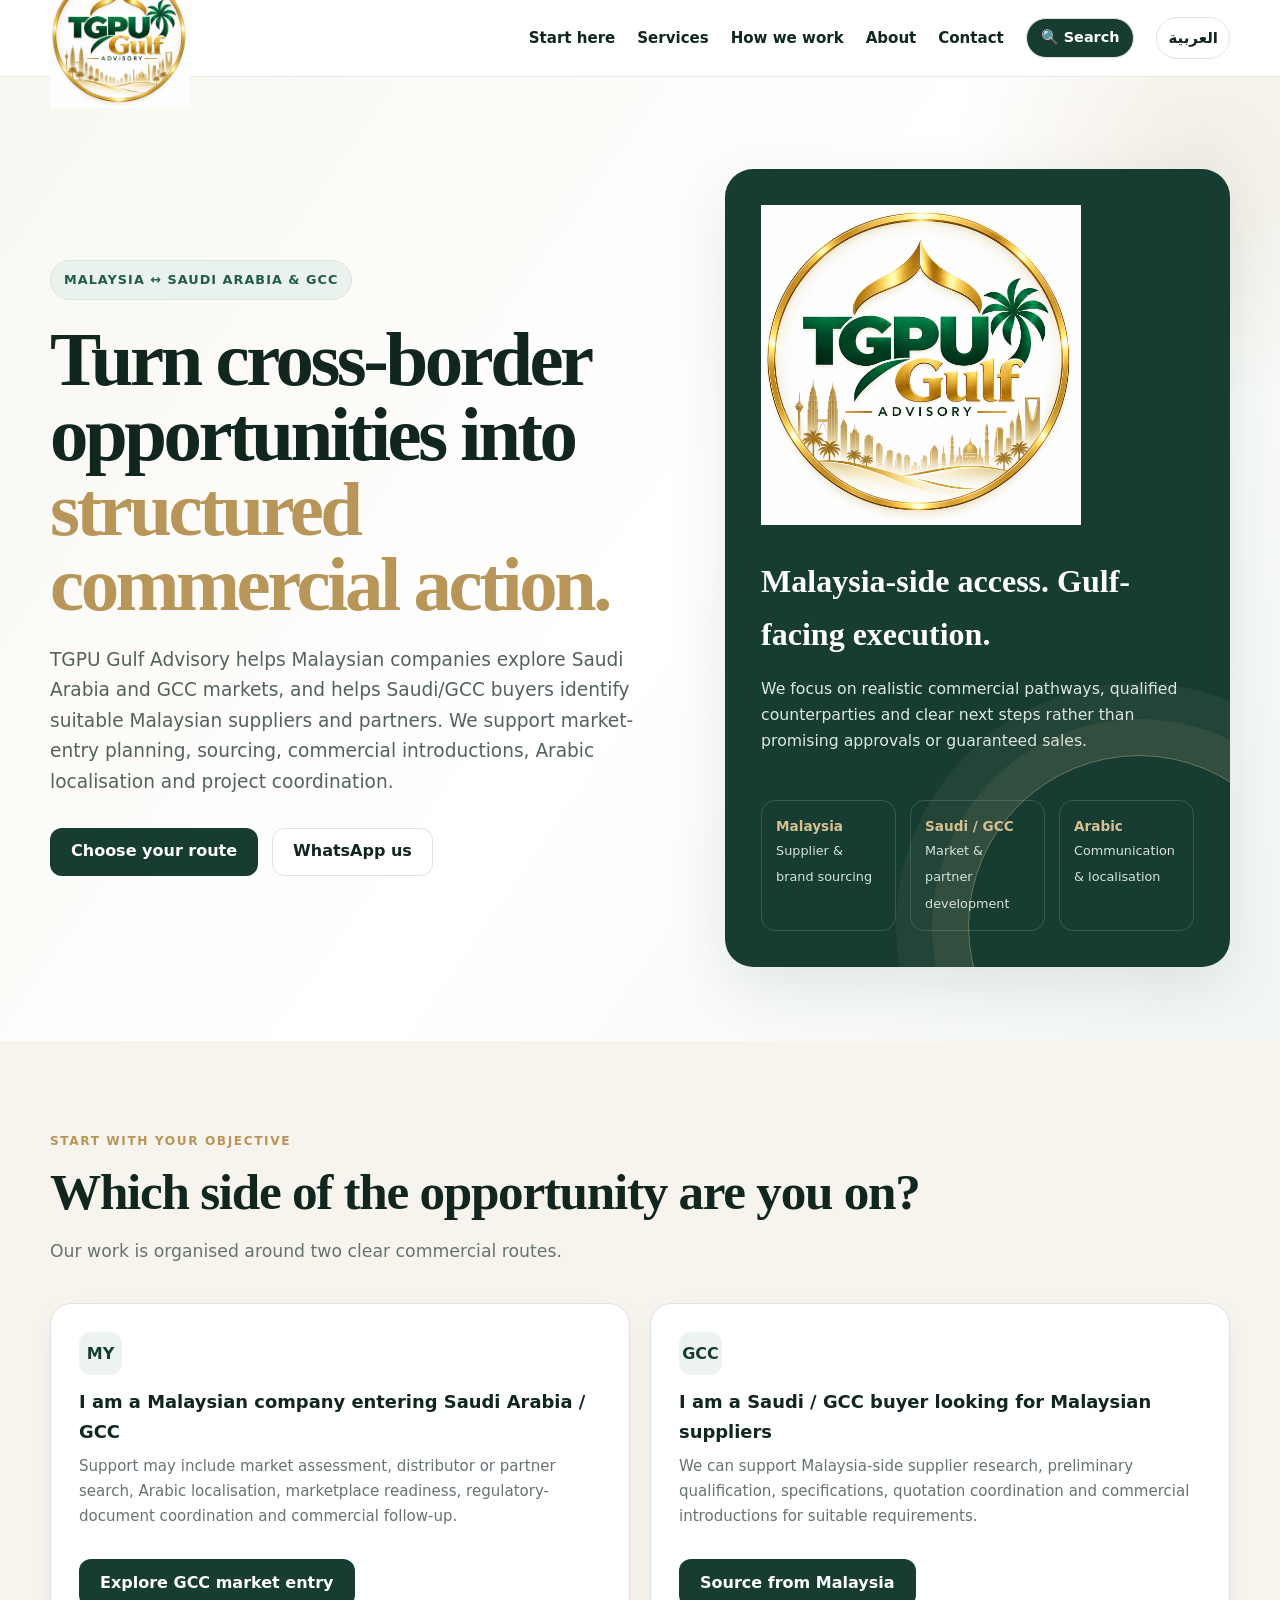
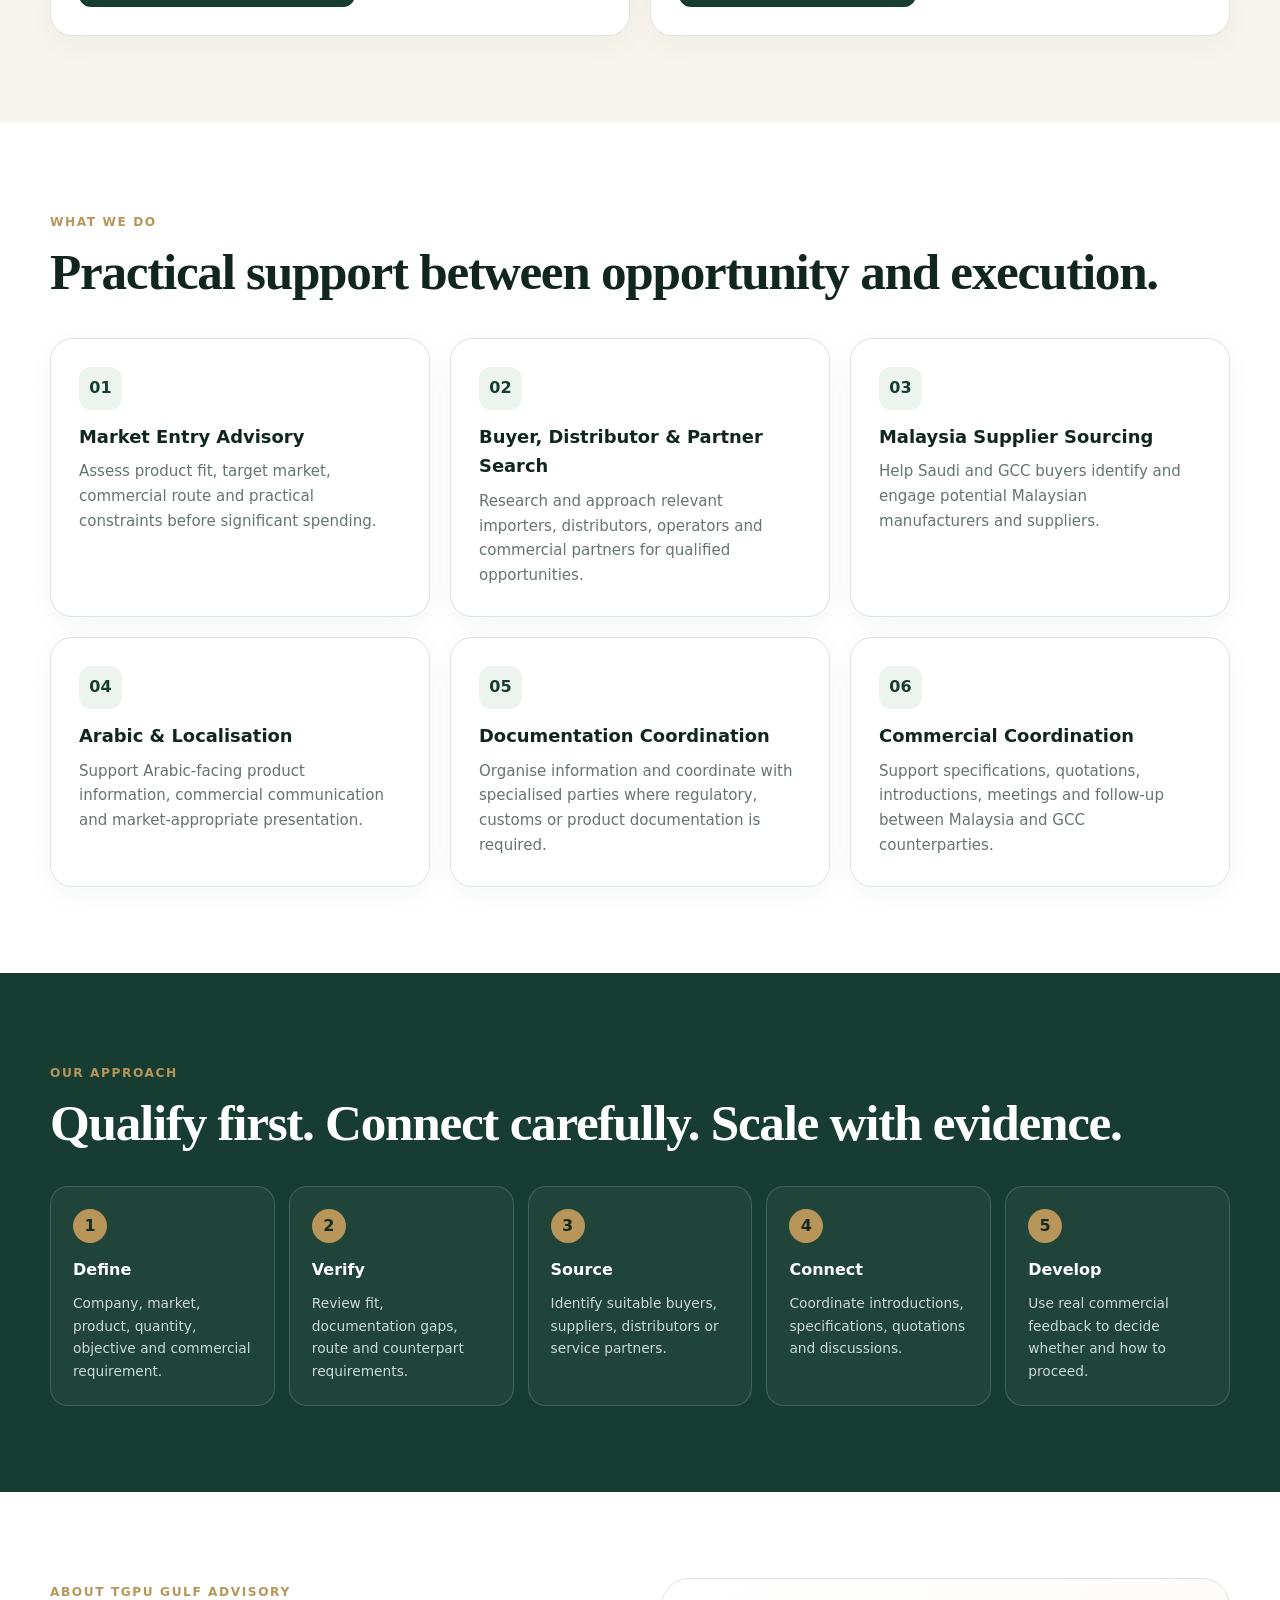
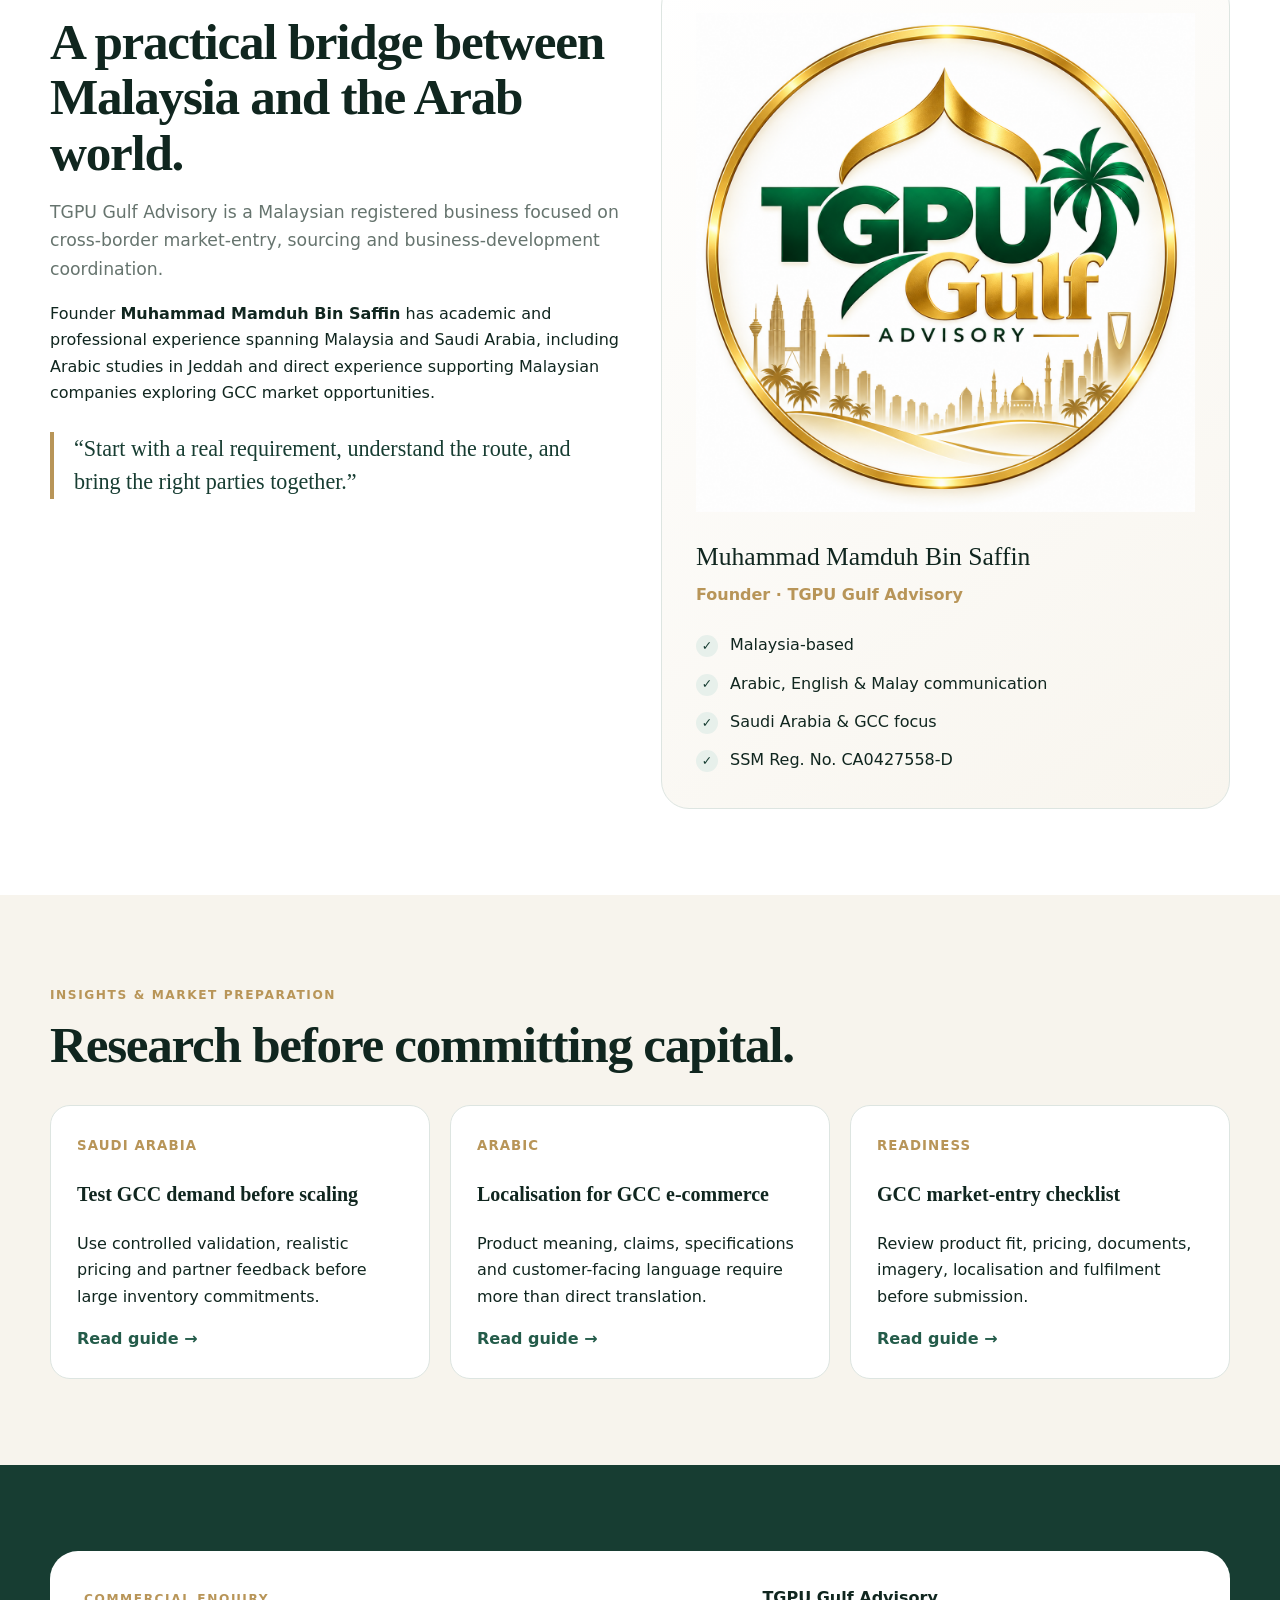
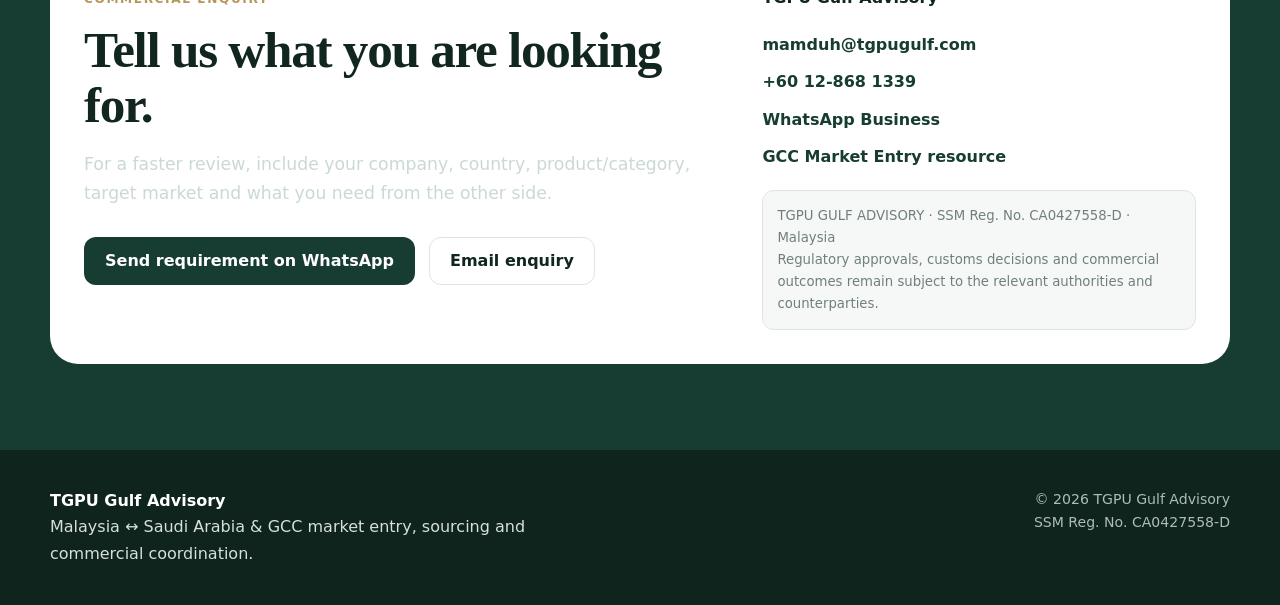
==== commit d09e358e: "Use exact approved TGPU Gulf Drive logo only" ====
--- a/index.html
+++ b/index.html
@@ -15,8 +15,11 @@
 <meta property="og:description" content="Market entry, sourcing, commercial introductions and cross-border coordination between Malaysia and Saudi Arabia/GCC.">
 <meta property="og:url" content="https://tgpugulf.com/">
 <meta property="og:site_name" content="TGPU Gulf Advisory">
-<meta property="og:image" content="https://tgpugulf.com/assets/tgpu-gulf-advisory-preview.jpg">
+<meta property="og:image" content="https://tgpugulf.com/assets/tgpu-gulf-approved.png?v=20260923-approved-drive-logo">
+<meta property="og:image:type" content="image/png">
+<meta property="og:image:alt" content="TGPU Gulf Advisory — Malaysia ↔ Saudi Arabia & GCC">
 <meta name="twitter:card" content="summary_large_image">
+<meta name="twitter:image" content="https://tgpugulf.com/assets/tgpu-gulf-approved.png?v=20260923-approved-drive-logo">
 <meta name="theme-color" content="#173d32">
 <link rel="icon" href="/assets/tgpu-gulf-approved.png" type="image/png">
 <link rel="stylesheet" href="/styles.css">
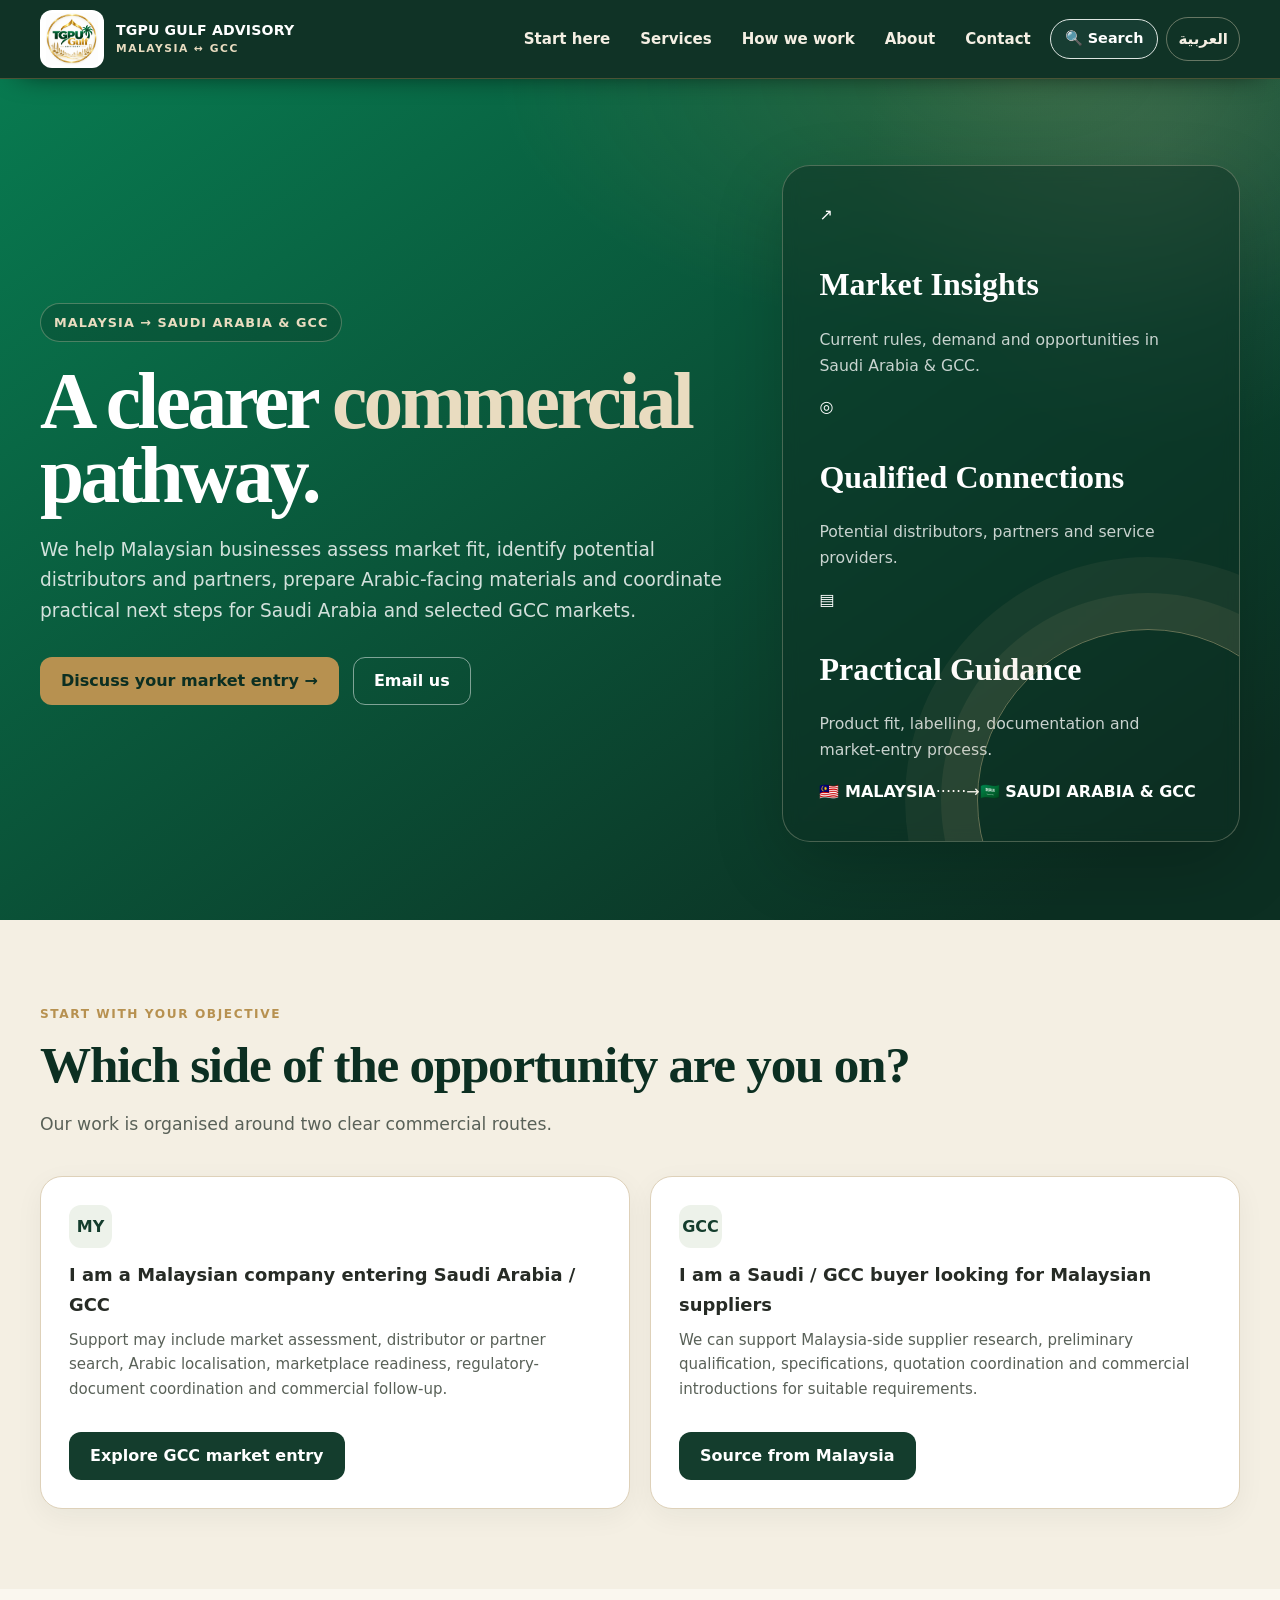
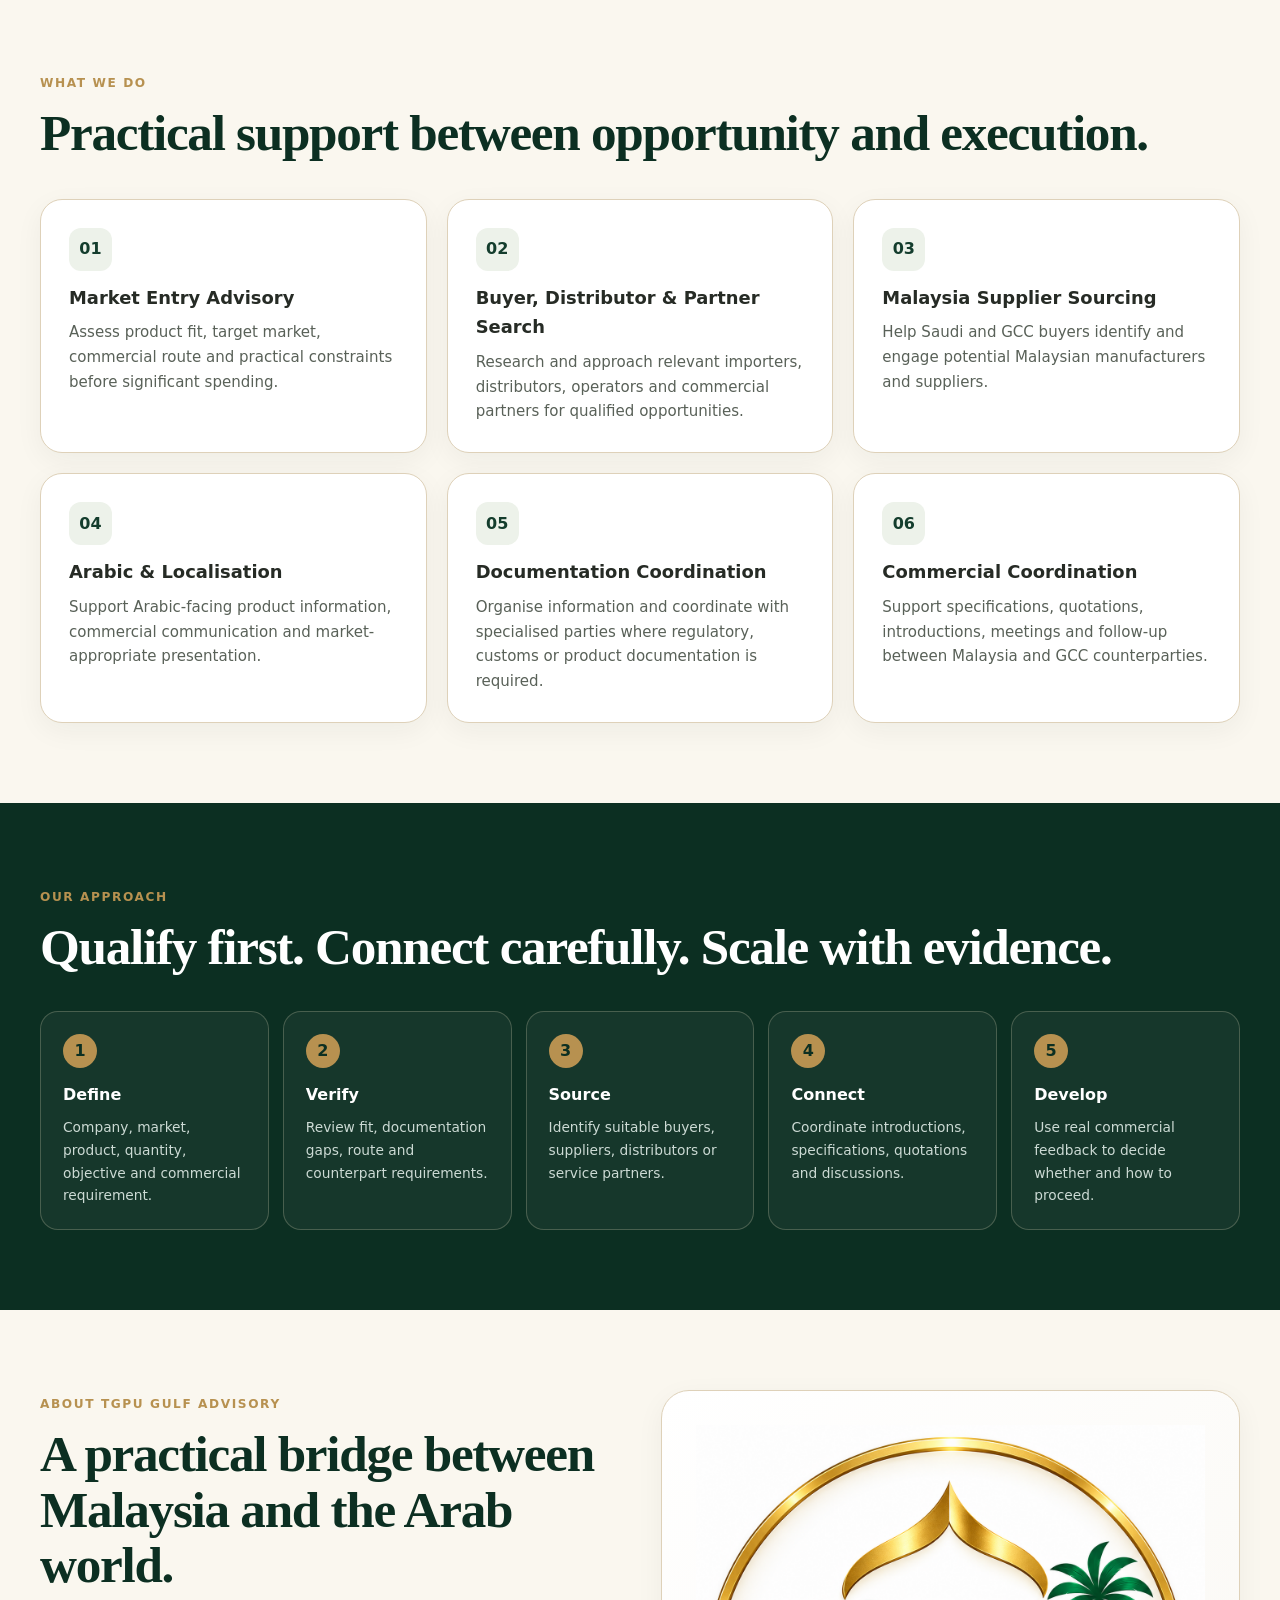
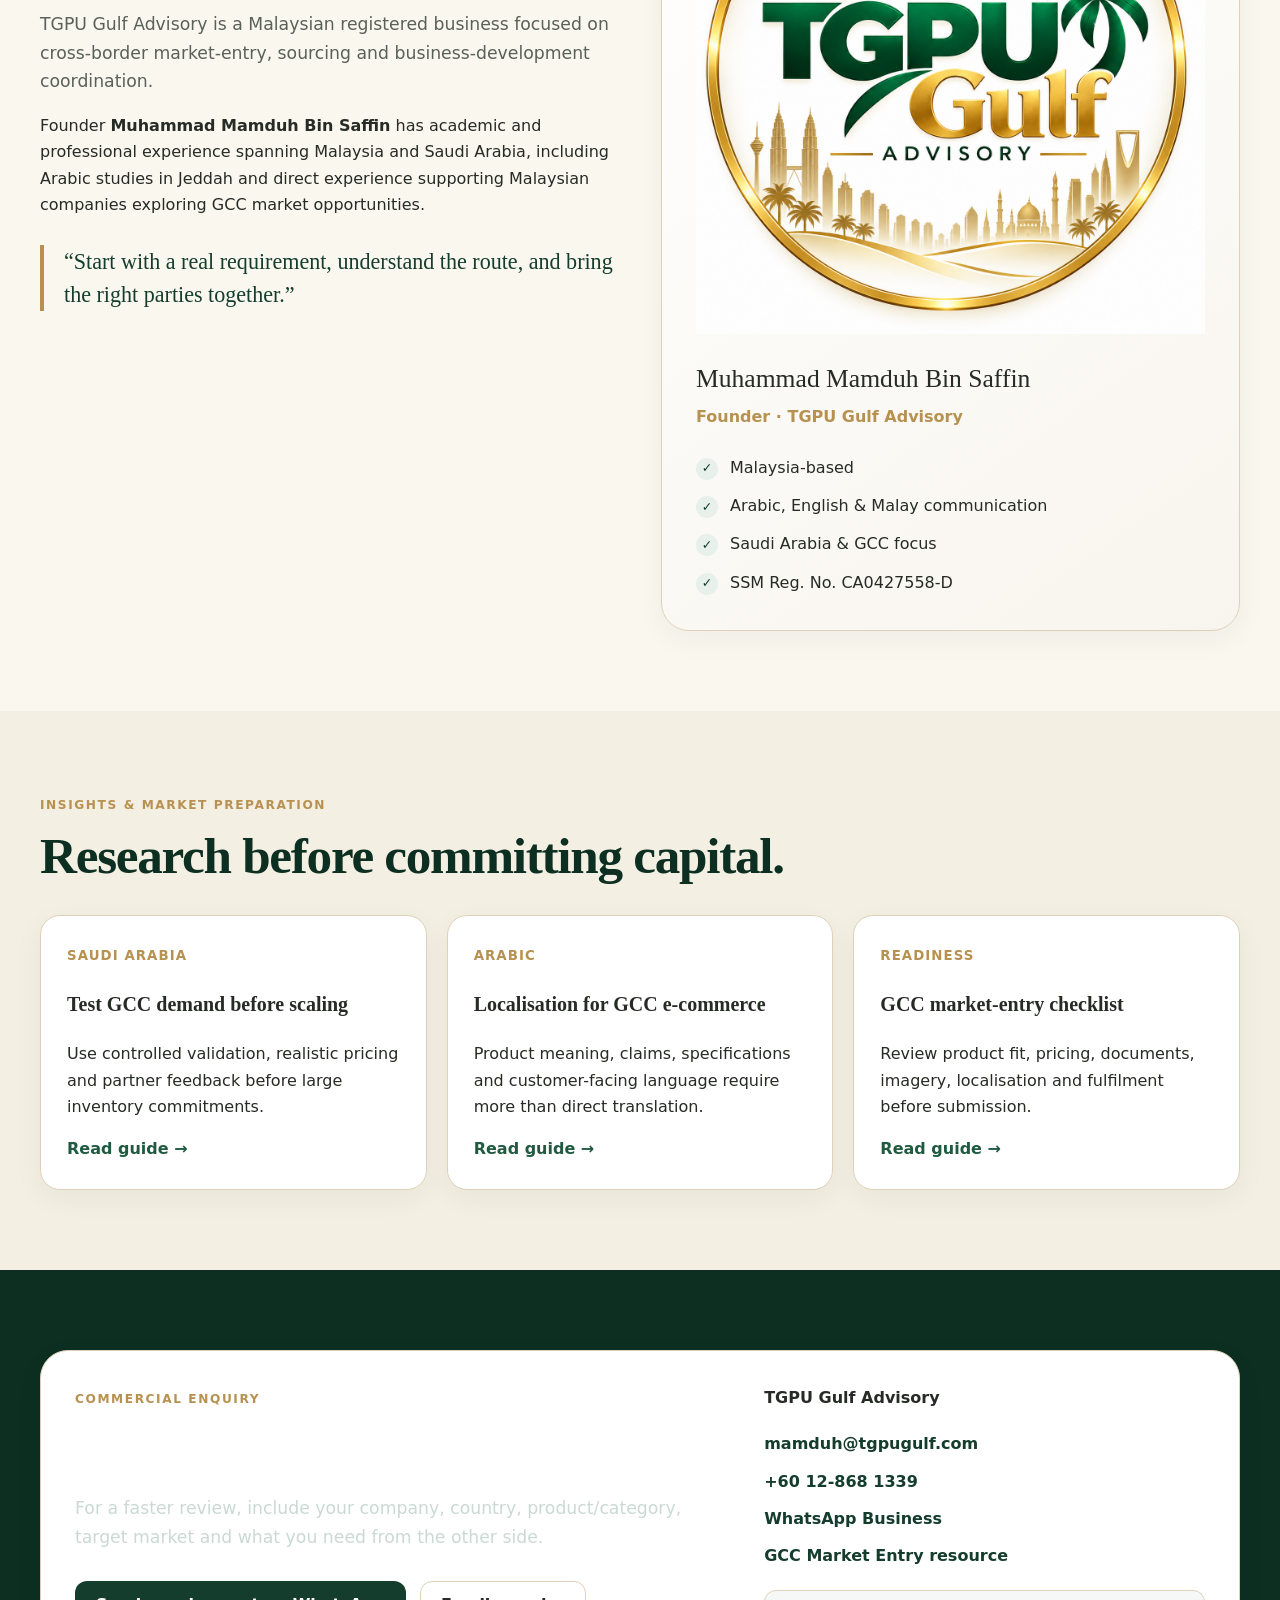
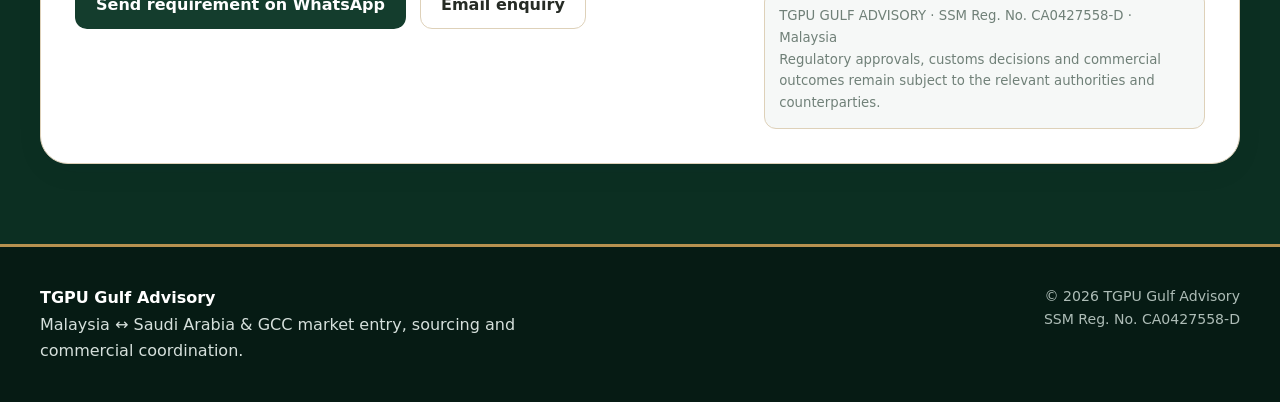
==== commit 6883be22: "Implement approved TGPU Gulf commercial pathway hero" ====
--- a/index.html
+++ b/index.html
@@ -28,7 +28,7 @@
 <body>
 <header class="nav"><div class="container nav-inner"><a class="brand" href="#top" aria-label="TGPU Gulf Advisory home"><img src="/assets/tgpu-gulf-approved.png" alt="TGPU Gulf — Malaysia ↔ GCC"><span class="brand-copy">TGPU GULF ADVISORY<small>MALAYSIA ↔ GCC</small></span></a><button class="menu-btn" aria-label="Open navigation">☰</button><nav class="nav-links" aria-label="Primary"><a href="#routes">Start here</a><a href="#services">Services</a><a href="#process">How we work</a><a href="#about">About</a><a href="#contact">Contact</a><button id="site-search-open" class="site-search-open" type="button" aria-label="Search this page">🔍 Search</button><a class="lang" href="/ar/">العربية</a></nav></div></header>
 <main id="top">
-<section class="hero"><div class="container hero-grid"><div><span class="eyebrow">Malaysia ↔ Saudi Arabia & GCC</span><h1>Turn cross-border opportunities into <span>structured commercial action.</span></h1><p>TGPU Gulf Advisory helps Malaysian companies explore Saudi Arabia and GCC markets, and helps Saudi/GCC buyers identify suitable Malaysian suppliers and partners. We support market-entry planning, sourcing, commercial introductions, Arabic localisation and project coordination.</p><div class="actions"><a class="btn btn-primary" href="#routes">Choose your route</a><a class="btn btn-secondary" href="https://wa.me/60128681339?text=Hi%20TGPU%20Gulf%20Advisory%2C%20I%20would%20like%20to%20discuss%20a%20Malaysia-GCC%20business%20opportunity." target="_blank" rel="noopener">WhatsApp us</a></div></div><aside class="hero-card"><div><img class="mark" src="/assets/tgpu-gulf-approved.png" alt="TGPU Gulf Advisory mark"><h3>Malaysia-side access. Gulf-facing execution.</h3><p>We focus on realistic commercial pathways, qualified counterparties and clear next steps rather than promising approvals or guaranteed sales.</p></div><div class="trust-row"><div class="trust-item"><strong>Malaysia</strong><span>Supplier & brand sourcing</span></div><div class="trust-item"><strong>Saudi / GCC</strong><span>Market & partner development</span></div><div class="trust-item"><strong>Arabic</strong><span>Communication & localisation</span></div></div></aside></div></section>
+<section class="hero hero-approved"><div class="container hero-grid"><div class="hero-copy"><span class="eyebrow">Malaysia → Saudi Arabia & GCC</span><h1>A clearer <span>commercial</span> pathway.</h1><p>We help Malaysian businesses assess market fit, identify potential distributors and partners, prepare Arabic-facing materials and coordinate practical next steps for Saudi Arabia and selected GCC markets.</p><div class="actions"><a class="btn btn-primary" href="/malaysia-to-saudi-gcc/">Discuss your market entry →</a><a class="btn btn-secondary" href="mailto:mamduh@tgpugulf.com?subject=GCC%20Market%20Entry%20Enquiry">Email us</a></div></div><aside class="hero-card hero-insights" aria-label="TGPU Gulf commercial support"><div class="hero-feature"><span class="hero-feature-icon">↗</span><div><h3>Market Insights</h3><p>Current rules, demand and opportunities in Saudi Arabia & GCC.</p></div></div><div class="hero-feature"><span class="hero-feature-icon">◎</span><div><h3>Qualified Connections</h3><p>Potential distributors, partners and service providers.</p></div></div><div class="hero-feature"><span class="hero-feature-icon">▤</span><div><h3>Practical Guidance</h3><p>Product fit, labelling, documentation and market-entry process.</p></div></div><div class="hero-route" aria-label="Malaysia to Saudi Arabia and GCC"><strong>🇲🇾 MALAYSIA</strong><span>······→</span><strong>🇸🇦 SAUDI ARABIA & GCC</strong></div></aside></div></section>
 
 <section id="routes" class="section soft"><div class="container"><span class="kicker">Start with your objective</span><h2>Which side of the opportunity are you on?</h2><p class="lead">Our work is organised around two clear commercial routes.</p><div class="grid-3" style="grid-template-columns:repeat(2,1fr)"><article class="card"><div class="icon">MY</div><h3>I am a Malaysian company entering Saudi Arabia / GCC</h3><p>Support may include market assessment, distributor or partner search, Arabic localisation, marketplace readiness, regulatory-document coordination and commercial follow-up.</p><div class="actions"><a class="btn btn-primary" href="/malaysia-to-saudi-gcc/">Explore GCC market entry</a></div></article><article class="card"><div class="icon">GCC</div><h3>I am a Saudi / GCC buyer looking for Malaysian suppliers</h3><p>We can support Malaysia-side supplier research, preliminary qualification, specifications, quotation coordination and commercial introductions for suitable requirements.</p><div class="actions"><a class="btn btn-primary" href="/source-from-malaysia/">Source from Malaysia</a></div></article></div></div></section>
 
--- a/styles.css
+++ b/styles.css
@@ -6,3 +6,14 @@
 
 /* Approved TGPU Gulf artwork; preserve original proportions. */
 .brand img{width:140px;height:auto;object-fit:contain;background:#fff;flex-shrink:0}.brand-copy{display:none}.nav-inner{padding-block:8px}.hero-card .mark{width:min(100%,320px);height:auto;background:#fff}.founder img{width:100%;height:auto;object-fit:contain}@media(max-width:620px){.brand img{width:112px;height:auto}}
+
+/* TGPU Gulf production master — matched to live HTML */
+:root{--ink:#262b25;--green:#143d2d;--green-2:#1f5a41;--gold:#b79150;--gold-2:#e9dcc0;--cream:#f4efe3;--paper:#faf7ef;--muted:#596158;--line:#ded1b9;--shadow:0 18px 50px rgba(12,47,34,.12);--radius:22px;--max:1200px}
+body{background:var(--paper);color:var(--ink);font-family:"Source Sans 3",Inter,system-ui,sans-serif}.container{width:min(var(--max),calc(100% - 48px))}
+.nav{background:rgba(12,47,34,.98);border-bottom:1px solid rgba(183,145,80,.35);box-shadow:0 10px 30px -20px #000}.nav-inner{height:78px;padding-block:7px}.brand img{width:64px!important;max-height:58px!important;border-radius:12px;background:#fff;padding:3px}.brand-copy{display:block!important;color:#fff;font-size:.88rem}.brand-copy small{color:var(--gold-2)}.nav-links{gap:8px;color:#f4efe3}.nav-links>a{padding:9px 11px;border-radius:999px}.nav-links>a:hover{background:rgba(183,145,80,.15);color:#fff}.lang{border-color:rgba(233,220,192,.4)}.menu-btn{color:#fff}.site-search-open{background:transparent;border-color:rgba(233,220,192,.42);color:#fff}.site-search-open:hover{border-color:var(--gold);box-shadow:none}
+.hero{background:radial-gradient(850px 420px at 80% 0%,rgba(183,145,80,.2),transparent 62%),linear-gradient(145deg,#087a50 0%,#0c2f22 90%);padding:86px 0 78px;color:#fff}.hero:before{width:620px;height:620px;background:radial-gradient(circle,rgba(233,220,192,.10),transparent 68%);right:-190px;top:-240px}.hero-grid{grid-template-columns:minmax(0,1.2fr) minmax(330px,.8fr);gap:56px}.eyebrow{color:var(--gold-2);background:rgba(12,47,34,.28);border-color:rgba(233,220,192,.3)}.hero h1{font-size:clamp(3.25rem,6.2vw,5.8rem);line-height:.94;color:#fff;max-width:800px}.hero h1 span{color:var(--gold-2)}.hero p{color:rgba(255,255,255,.82);max-width:760px}.hero .btn-primary{background:var(--gold);color:#0c2f22}.hero .btn-secondary{background:transparent;color:#fff;border-color:rgba(255,255,255,.48)}.hero-card{min-height:440px;background:rgba(12,47,34,.5);border:1px solid rgba(233,220,192,.28);box-shadow:0 24px 70px rgba(0,0,0,.18);backdrop-filter:blur(8px)}.hero-card .mark{width:132px!important;max-height:132px!important;object-fit:contain;background:#fff!important;border-radius:18px;padding:7px}.hero-card h3{color:#fff}.hero-card p{color:rgba(255,255,255,.78)}.trust-item{background:rgba(255,255,255,.04)}
+.section{padding:80px 0}.section.soft{background:var(--cream)}.section.dark{background:#0c2f22}.section h2{color:#0c2f22}.section.dark h2{color:#fff}.card,.founder,.insight,.contact-box{border-color:var(--line);box-shadow:0 8px 28px rgba(12,47,34,.05)}.card{background:#fff}.icon{background:#edf2ea;color:#143d2d}.process .step{border-color:rgba(233,220,192,.24);background:rgba(255,255,255,.045)}.step b{background:var(--gold);color:#0c2f22}.contact-box{border:1px solid var(--line)}footer{background:#061b14;border-top:3px solid var(--gold)}
+:focus-visible{outline:3px solid var(--gold);outline-offset:3px}
+@media(max-width:900px){.container{width:min(var(--max),calc(100% - 28px))}.nav-inner{height:68px}.brand img{width:48px!important;max-height:48px!important}.brand-copy{font-size:.78rem}.nav-links{top:68px;background:#0c2f22;border-color:rgba(183,145,80,.4)}.nav-links a{color:#fff}.site-search-open{color:#fff}.hero{padding:58px 0 52px}.hero-grid{grid-template-columns:1fr}.hero-card{min-height:auto}.hero h1{font-size:clamp(2.75rem,10vw,4.6rem)}}
+@media(max-width:620px){.brand img{width:44px!important}.brand-copy{display:block!important}.hero h1{font-size:clamp(2.65rem,13vw,3.65rem)}.hero-card .mark{width:96px!important}.section{padding:58px 0}.actions .btn{min-height:50px}}
+@media(prefers-reduced-motion:reduce){*,*::before,*::after{scroll-behavior:auto!important;transition:none!important;animation:none!important}}
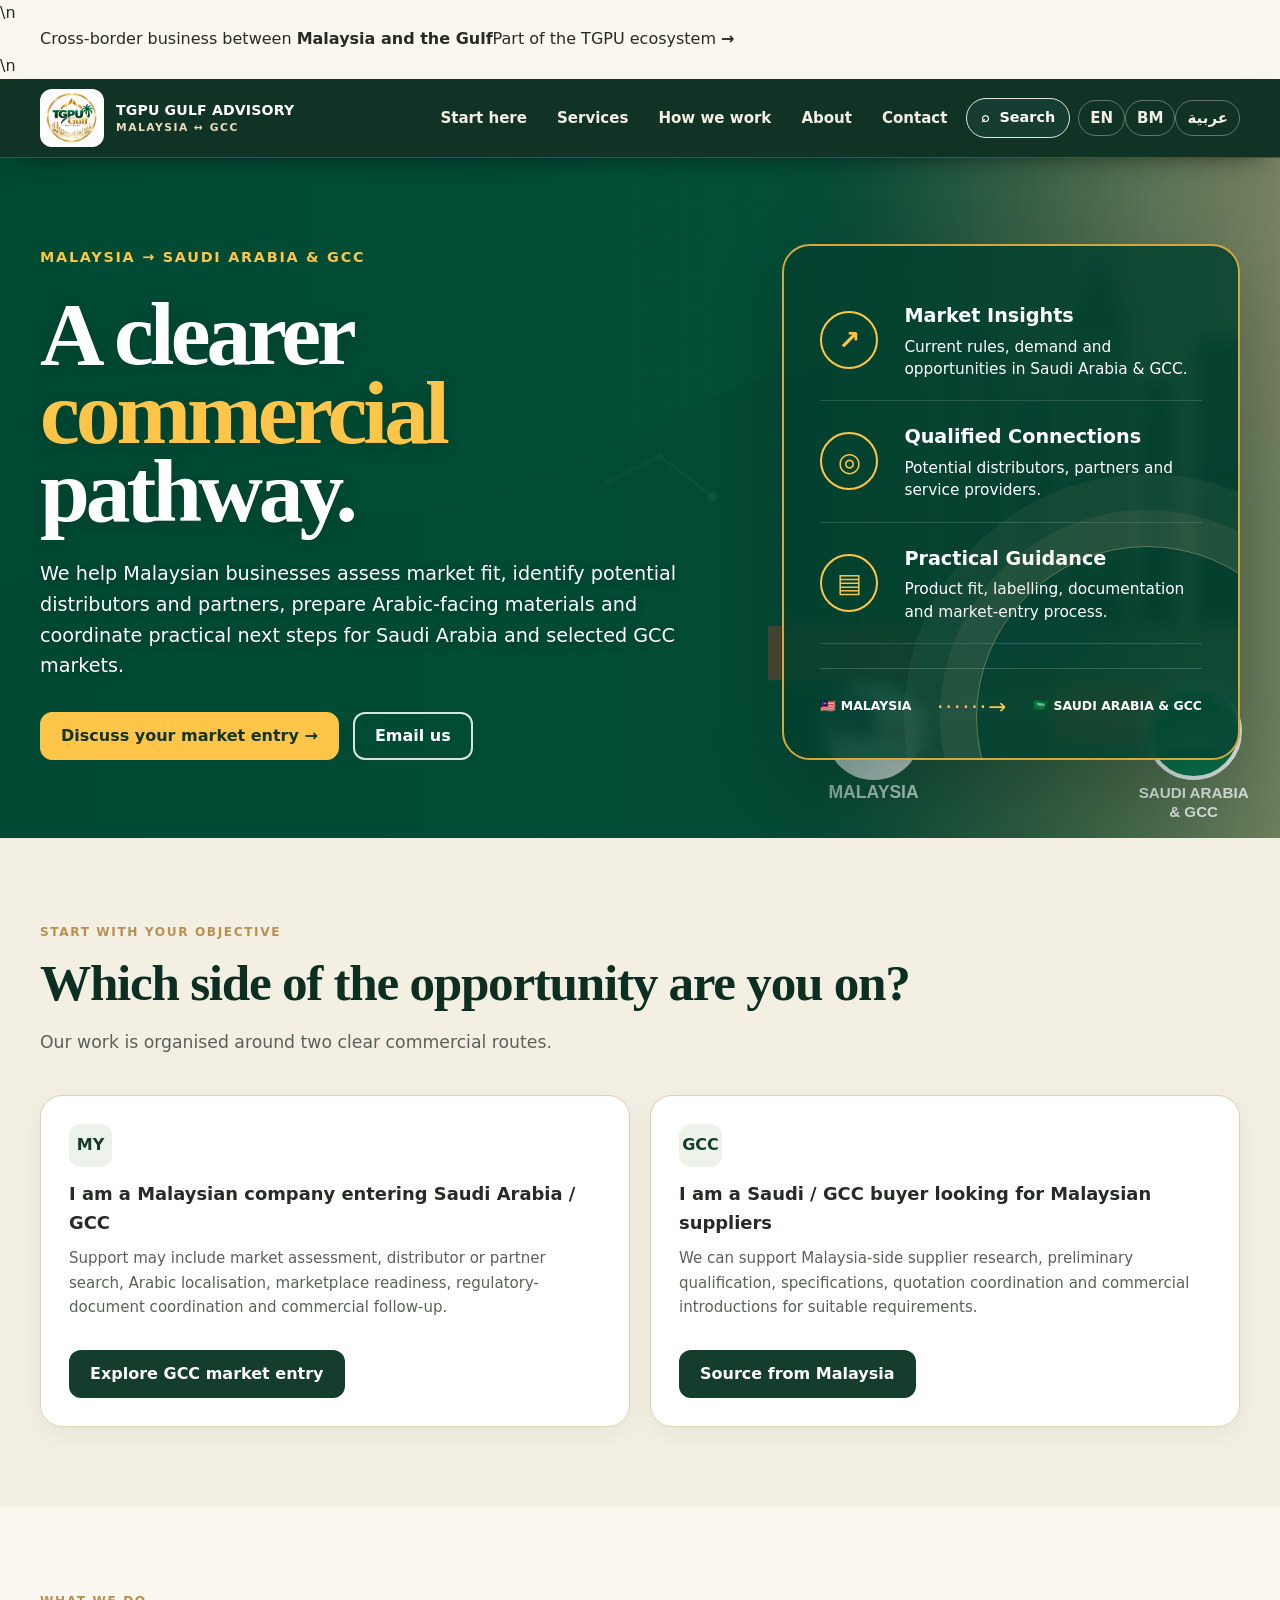
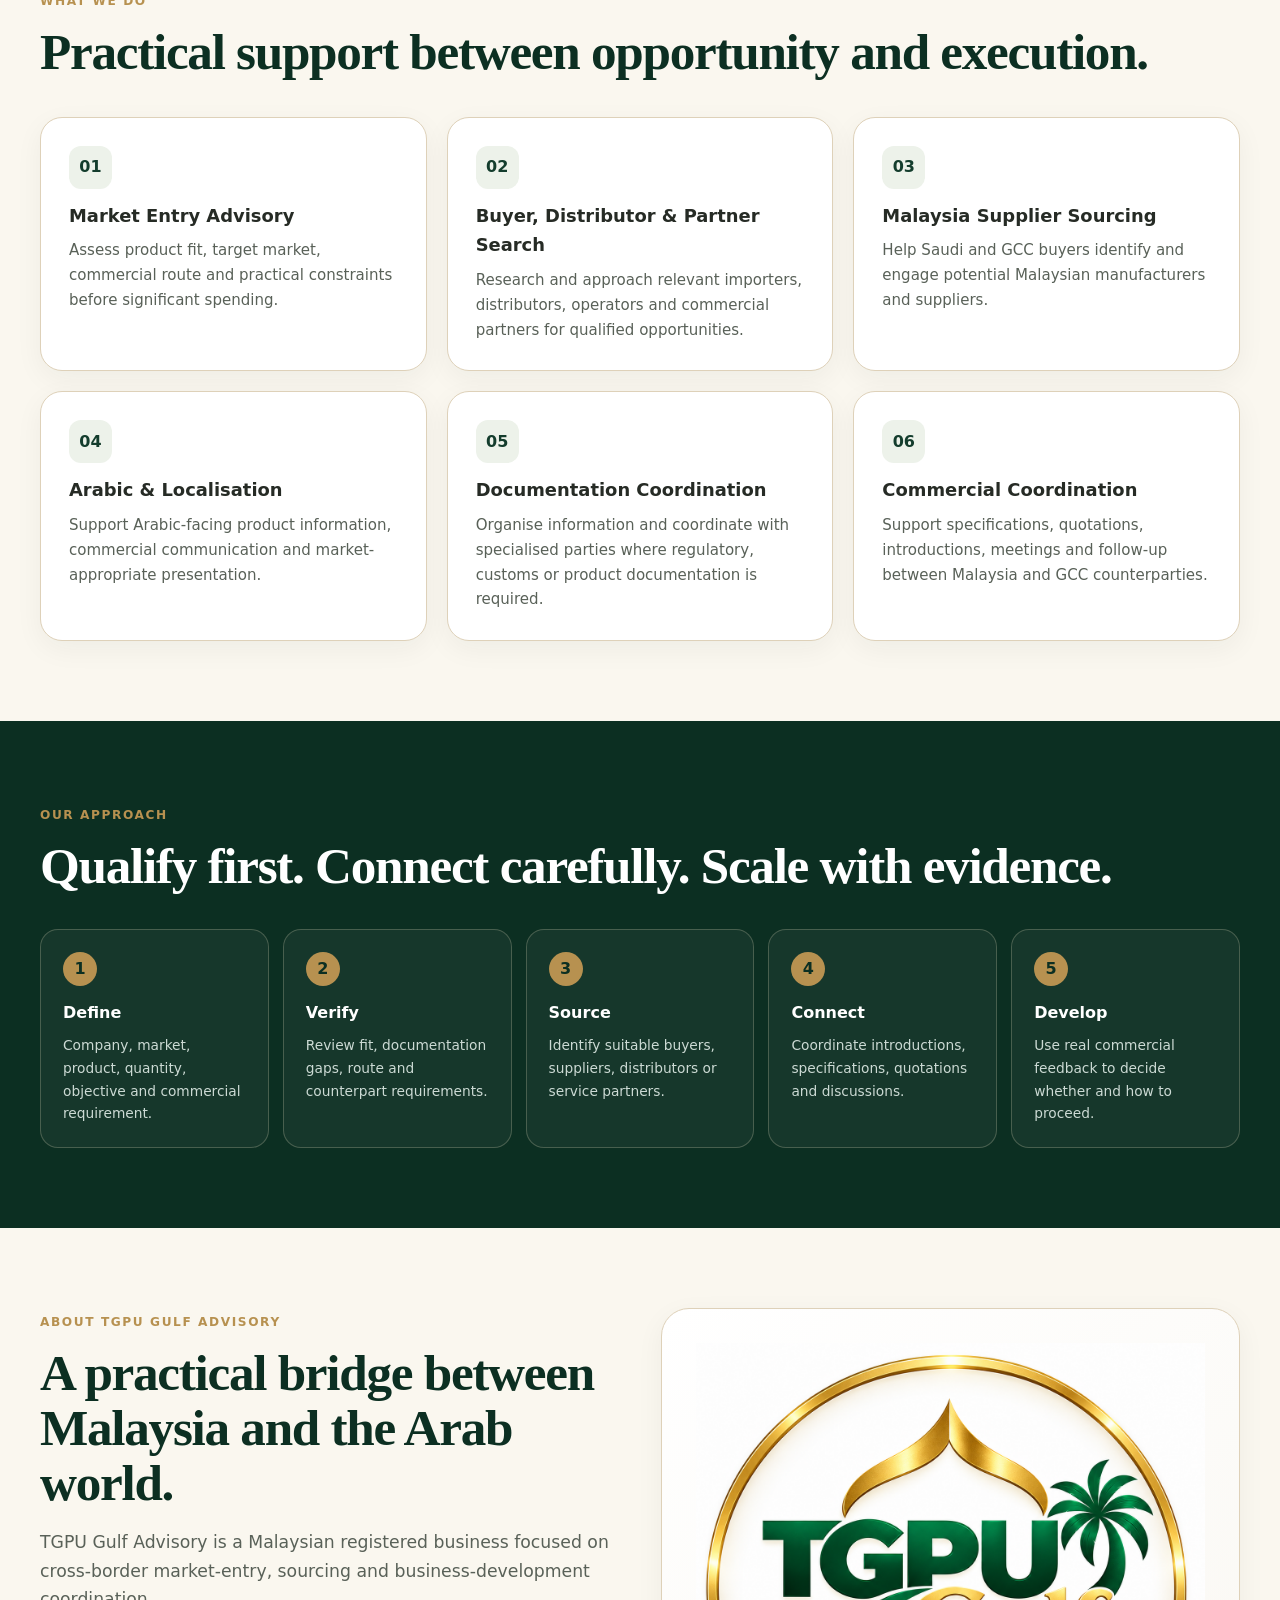
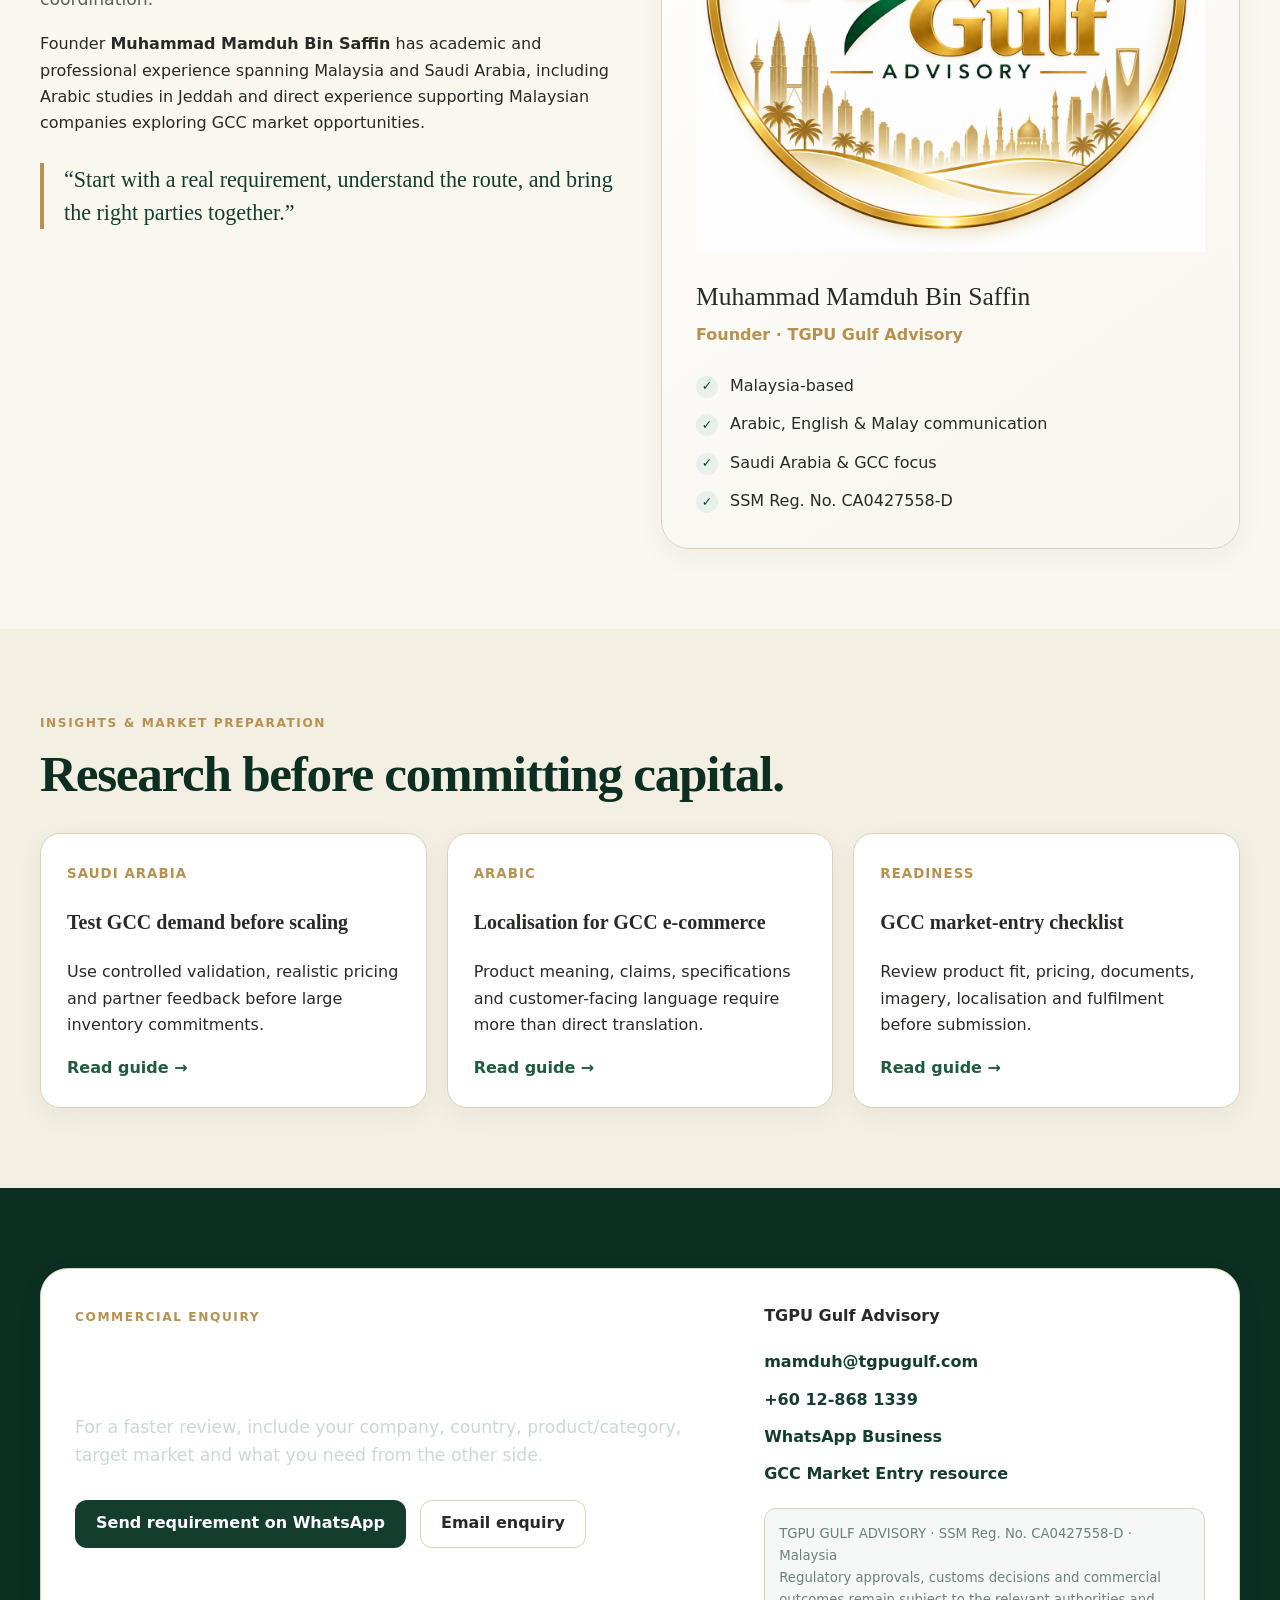
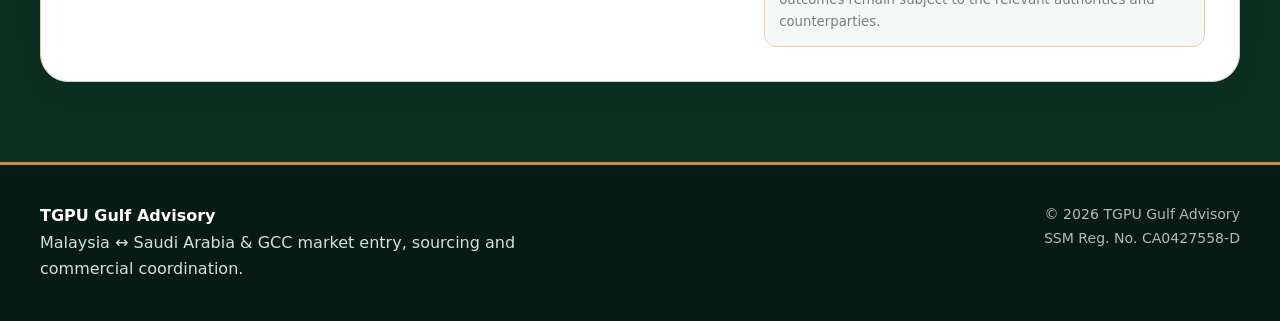
==== commit 3647606d: "Add TGPU ecosystem bar and complete hero navigation" ====
--- a/index.html
+++ b/index.html
@@ -25,8 +25,7 @@
 <link rel="stylesheet" href="/styles.css">
 <script type="application/ld+json">{"@context":"https://schema.org","@type":"ProfessionalService","name":"TGPU Gulf Advisory","url":"https://tgpugulf.com/","email":"mamduh@tgpugulf.com","telephone":"+60128681339","description":"Malaysia-based trade advisory supporting market entry, supplier and buyer sourcing, commercial introductions and coordination between Malaysia and Saudi Arabia/GCC.","areaServed":["Malaysia","Saudi Arabia","United Arab Emirates","Qatar","Oman","Kuwait","Bahrain"],"founder":{"@type":"Person","name":"Muhammad Mamduh Bin Saffin"}}</script>
 </head>
-<body>
-<header class="nav"><div class="container nav-inner"><a class="brand" href="#top" aria-label="TGPU Gulf Advisory home"><img src="/assets/tgpu-gulf-approved.png" alt="TGPU Gulf — Malaysia ↔ GCC"><span class="brand-copy">TGPU GULF ADVISORY<small>MALAYSIA ↔ GCC</small></span></a><button class="menu-btn" aria-label="Open navigation">☰</button><nav class="nav-links" aria-label="Primary"><a href="#routes">Start here</a><a href="#services">Services</a><a href="#process">How we work</a><a href="#about">About</a><a href="#contact">Contact</a><button id="site-search-open" class="site-search-open" type="button" aria-label="Search this page">🔍 Search</button><a class="lang" href="/ar/">العربية</a></nav></div></header>
+<body>\n<div class="ecosystem-bar"><div class="container"><span>Cross-border business between <strong>Malaysia and the Gulf</strong></span><a href="https://tgpu.my/">Part of the TGPU ecosystem <b>→</b></a></div></div>\n<header class="nav"><div class="container nav-inner"><a class="brand" href="#top" aria-label="TGPU Gulf Advisory home"><img src="/assets/tgpu-gulf-approved.png" alt="TGPU Gulf — Malaysia ↔ GCC"><span class="brand-copy">TGPU GULF ADVISORY<small>MALAYSIA ↔ GCC</small></span></a><button class="menu-btn" aria-label="Open navigation">☰</button><nav class="nav-links" aria-label="Primary"><a href="#routes">Start here</a><a href="#services">Services</a><a href="#process">How we work</a><a href="#about">About</a><a href="#contact">Contact</a><button id="site-search-open" class="site-search-open" type="button" aria-label="Search this page">⌕&nbsp; Search</button><span class="language-set" aria-label="Languages"><a class="lang active" href="/" aria-current="page">EN</a><a class="lang" href="/?lang=ms">BM</a><a class="lang" href="/ar/">عربية</a></span></nav></div></header>
 <main id="top">
 <section class="hero hero-approved"><div class="container hero-grid"><div class="hero-copy"><span class="eyebrow">Malaysia → Saudi Arabia & GCC</span><h1>A clearer <span>commercial</span> pathway.</h1><p>We help Malaysian businesses assess market fit, identify potential distributors and partners, prepare Arabic-facing materials and coordinate practical next steps for Saudi Arabia and selected GCC markets.</p><div class="actions"><a class="btn btn-primary" href="/malaysia-to-saudi-gcc/">Discuss your market entry →</a><a class="btn btn-secondary" href="mailto:mamduh@tgpugulf.com?subject=GCC%20Market%20Entry%20Enquiry">Email us</a></div></div><aside class="hero-card hero-insights" aria-label="TGPU Gulf commercial support"><div class="hero-feature"><span class="hero-feature-icon">↗</span><div><h3>Market Insights</h3><p>Current rules, demand and opportunities in Saudi Arabia & GCC.</p></div></div><div class="hero-feature"><span class="hero-feature-icon">◎</span><div><h3>Qualified Connections</h3><p>Potential distributors, partners and service providers.</p></div></div><div class="hero-feature"><span class="hero-feature-icon">▤</span><div><h3>Practical Guidance</h3><p>Product fit, labelling, documentation and market-entry process.</p></div></div><div class="hero-route" aria-label="Malaysia to Saudi Arabia and GCC"><strong>🇲🇾 MALAYSIA</strong><span>······→</span><strong>🇸🇦 SAUDI ARABIA & GCC</strong></div></aside></div></section>
 
--- a/styles.css
+++ b/styles.css
@@ -17,3 +17,14 @@
 @media(max-width:900px){.container{width:min(var(--max),calc(100% - 28px))}.nav-inner{height:68px}.brand img{width:48px!important;max-height:48px!important}.brand-copy{font-size:.78rem}.nav-links{top:68px;background:#0c2f22;border-color:rgba(183,145,80,.4)}.nav-links a{color:#fff}.site-search-open{color:#fff}.hero{padding:58px 0 52px}.hero-grid{grid-template-columns:1fr}.hero-card{min-height:auto}.hero h1{font-size:clamp(2.75rem,10vw,4.6rem)}}
 @media(max-width:620px){.brand img{width:44px!important}.brand-copy{display:block!important}.hero h1{font-size:clamp(2.65rem,13vw,3.65rem)}.hero-card .mark{width:96px!important}.section{padding:58px 0}.actions .btn{min-height:50px}}
 @media(prefers-reduced-motion:reduce){*,*::before,*::after{scroll-behavior:auto!important;transition:none!important;animation:none!important}}
+
+
+/* Approved commercial-pathway hero */
+.hero-approved{position:relative;background:radial-gradient(700px 420px at 86% 10%,rgba(183,145,80,.28),transparent 60%),linear-gradient(110deg,#006b48 0%,#00573d 52%,#0c2f22 100%);color:#fff;min-height:650px}.hero-approved:after{content:"";position:absolute;inset:0;pointer-events:none;background:linear-gradient(90deg,rgba(0,58,40,.12),rgba(0,0,0,0) 55%,rgba(183,145,80,.08));opacity:.9}.hero-approved .container{position:relative;z-index:1}.hero-approved .hero-copy{max-width:760px}.hero-approved .eyebrow{background:transparent;border:0;padding:0;color:#ffc548;font-size:.9rem;letter-spacing:.12em}.hero-approved h1{font-size:clamp(4rem,7vw,6.8rem);line-height:.88;margin:24px 0 28px;text-shadow:0 3px 18px rgba(0,0,0,.18)}.hero-approved h1 span{display:block;color:#ffc548;font-style:normal}.hero-approved .hero-copy>p{font-size:1.2rem;line-height:1.6;color:#fff;text-shadow:0 2px 10px rgba(0,0,0,.25)}.hero-approved .btn-primary{background:#ffc548;border-color:#ffc548;color:#123529}.hero-approved .btn-secondary{color:#fff;border:2px solid rgba(255,255,255,.85)}.hero-insights{min-height:470px;justify-content:center;gap:0;border:2px solid #d4a73f;background:rgba(3,65,47,.86);padding:34px 36px}.hero-feature{display:grid;grid-template-columns:66px 1fr;gap:18px;align-items:center;padding:20px 0;border-bottom:1px solid rgba(255,255,255,.14)}.hero-feature:last-of-type{border-bottom:0}.hero-feature-icon{width:58px;height:58px;border:2px solid #ffc548;border-radius:50%;display:grid;place-items:center;color:#ffc548;font-size:1.65rem;font-weight:900}.hero-feature h3{font-family:inherit;font-size:1.2rem;margin:0 0 4px;color:#fff}.hero-feature p{margin:0!important;color:#fff!important;font-size:.96rem!important;line-height:1.45}.hero-route{display:flex;align-items:center;justify-content:space-between;gap:12px;margin-top:24px;padding-top:20px;border-top:1px solid rgba(255,255,255,.18);font-size:.78rem;color:#fff;text-align:center}.hero-route span{color:#ffc548;font-size:1.35rem;letter-spacing:.08em}
+@media(max-width:900px){.hero-approved{min-height:auto}.hero-approved h1{font-size:clamp(3.4rem,11vw,5.2rem)}.hero-insights{min-height:auto}.hero-route{flex-wrap:wrap;justify-content:center}}
+@media(max-width:620px){.hero-approved{padding:56px 0 44px}.hero-approved h1{font-size:clamp(3.15rem,15vw,4.4rem)}.hero-approved .hero-copy>p{font-size:1.02rem}.hero-insights{padding:24px 20px}.hero-feature{grid-template-columns:50px 1fr;gap:14px}.hero-feature-icon{width:46px;height:46px;font-size:1.25rem}.hero-feature h3{font-size:1.05rem}.hero-route{font-size:.7rem}}
+
+
+/* Approved hero artwork layer */
+.hero-approved{background-image:linear-gradient(90deg,rgba(0,76,52,.96) 0%,rgba(0,76,52,.90) 42%,rgba(0,63,45,.38) 70%,rgba(0,47,34,.12) 100%),url('/assets/tgpu-gulf-hero-scene.svg?v=20260926');background-size:cover;background-position:center right;background-repeat:no-repeat}.hero-approved:after{background:linear-gradient(90deg,rgba(0,50,35,.16),transparent 58%)}.hero-approved .hero-insights{background:rgba(3,65,47,.84)}
+@media(max-width:900px){.hero-approved{background-position:62% center;background-image:linear-gradient(90deg,rgba(0,76,52,.95),rgba(0,67,47,.74)),url('/assets/tgpu-gulf-hero-scene.svg?v=20260926')}}
